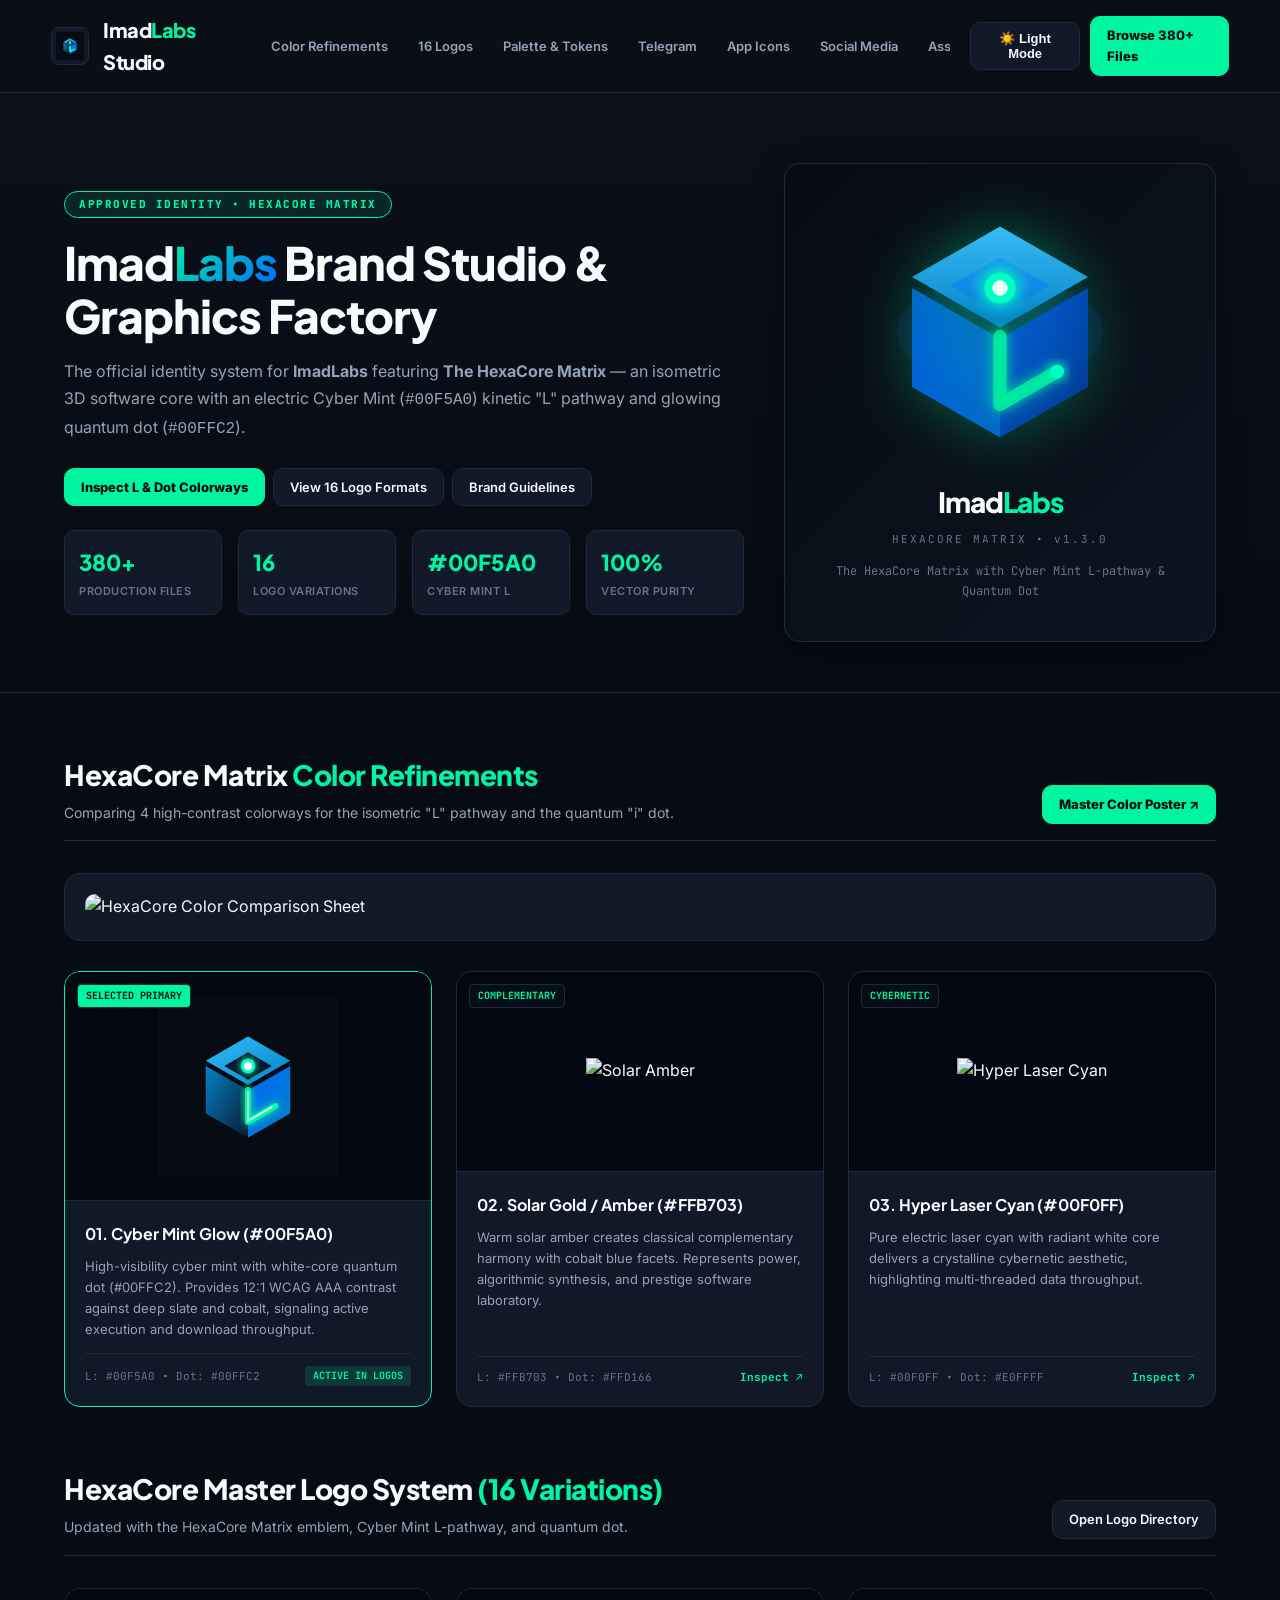
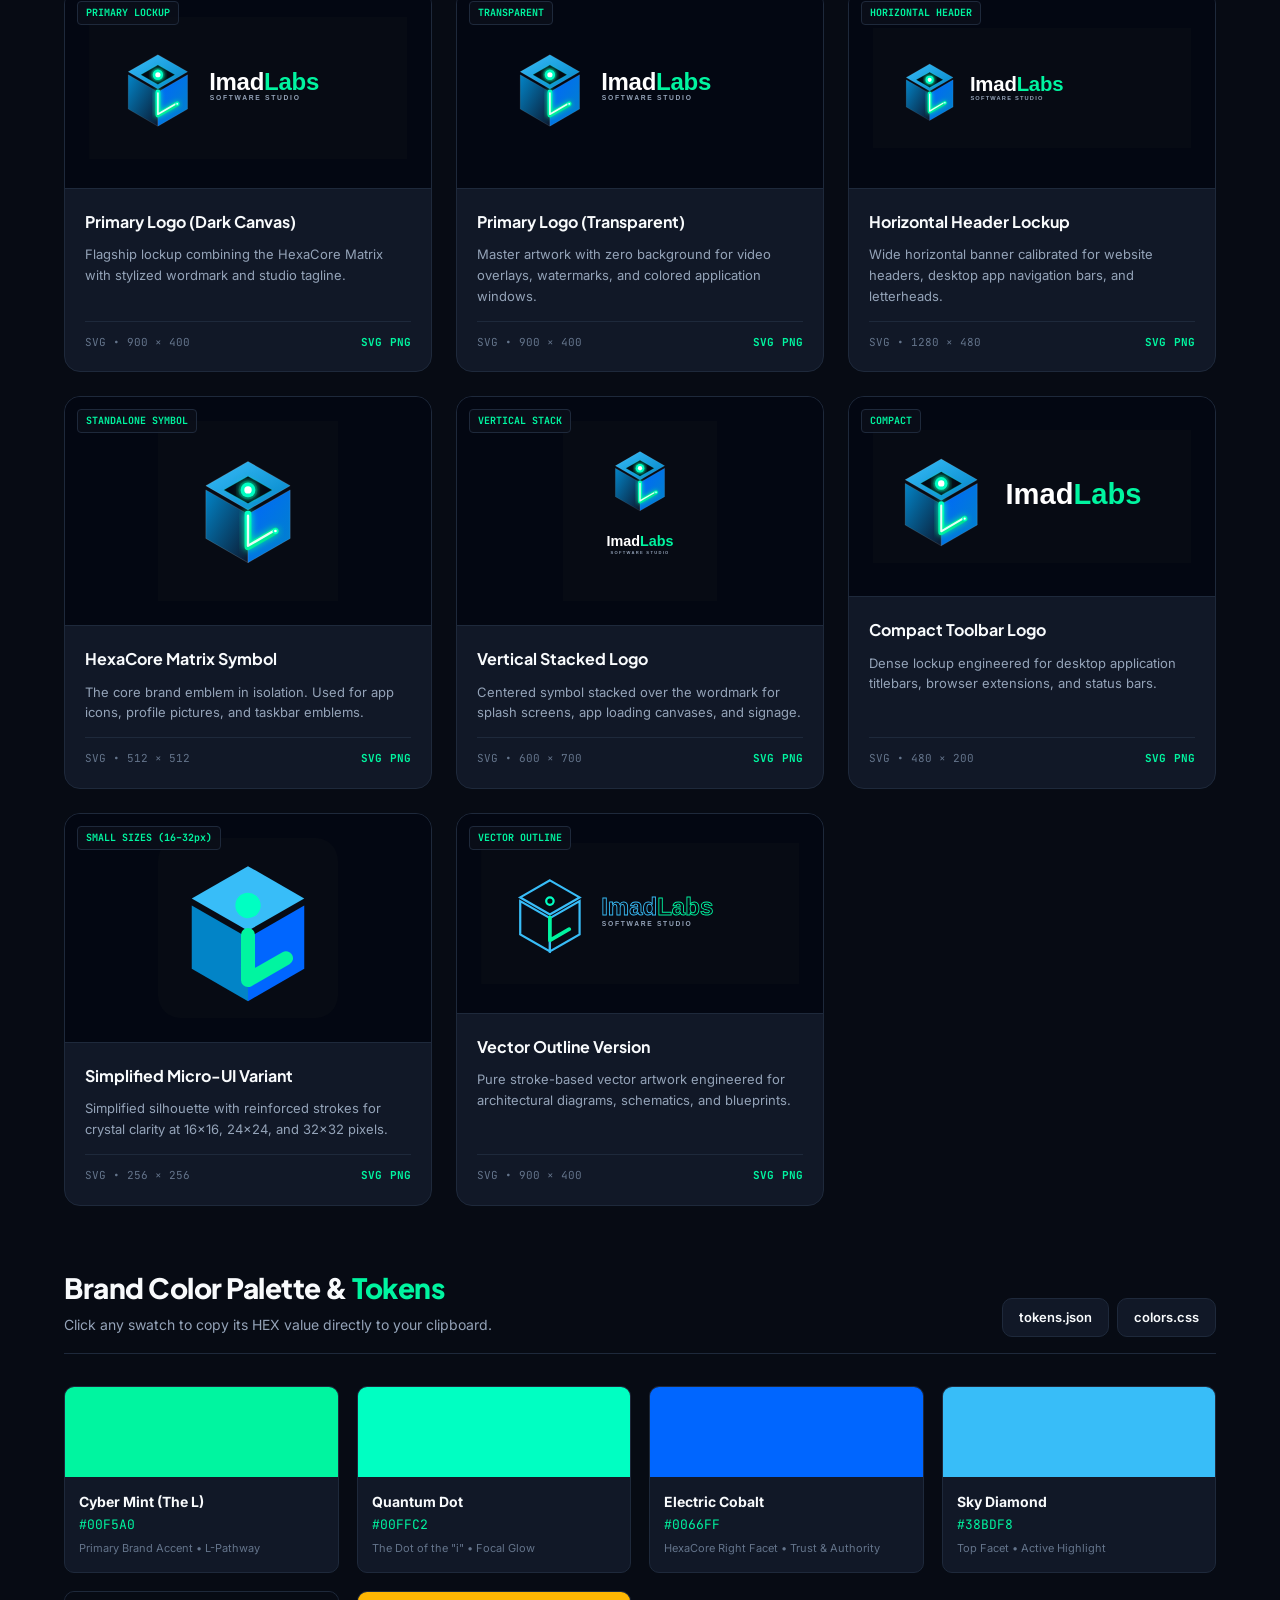
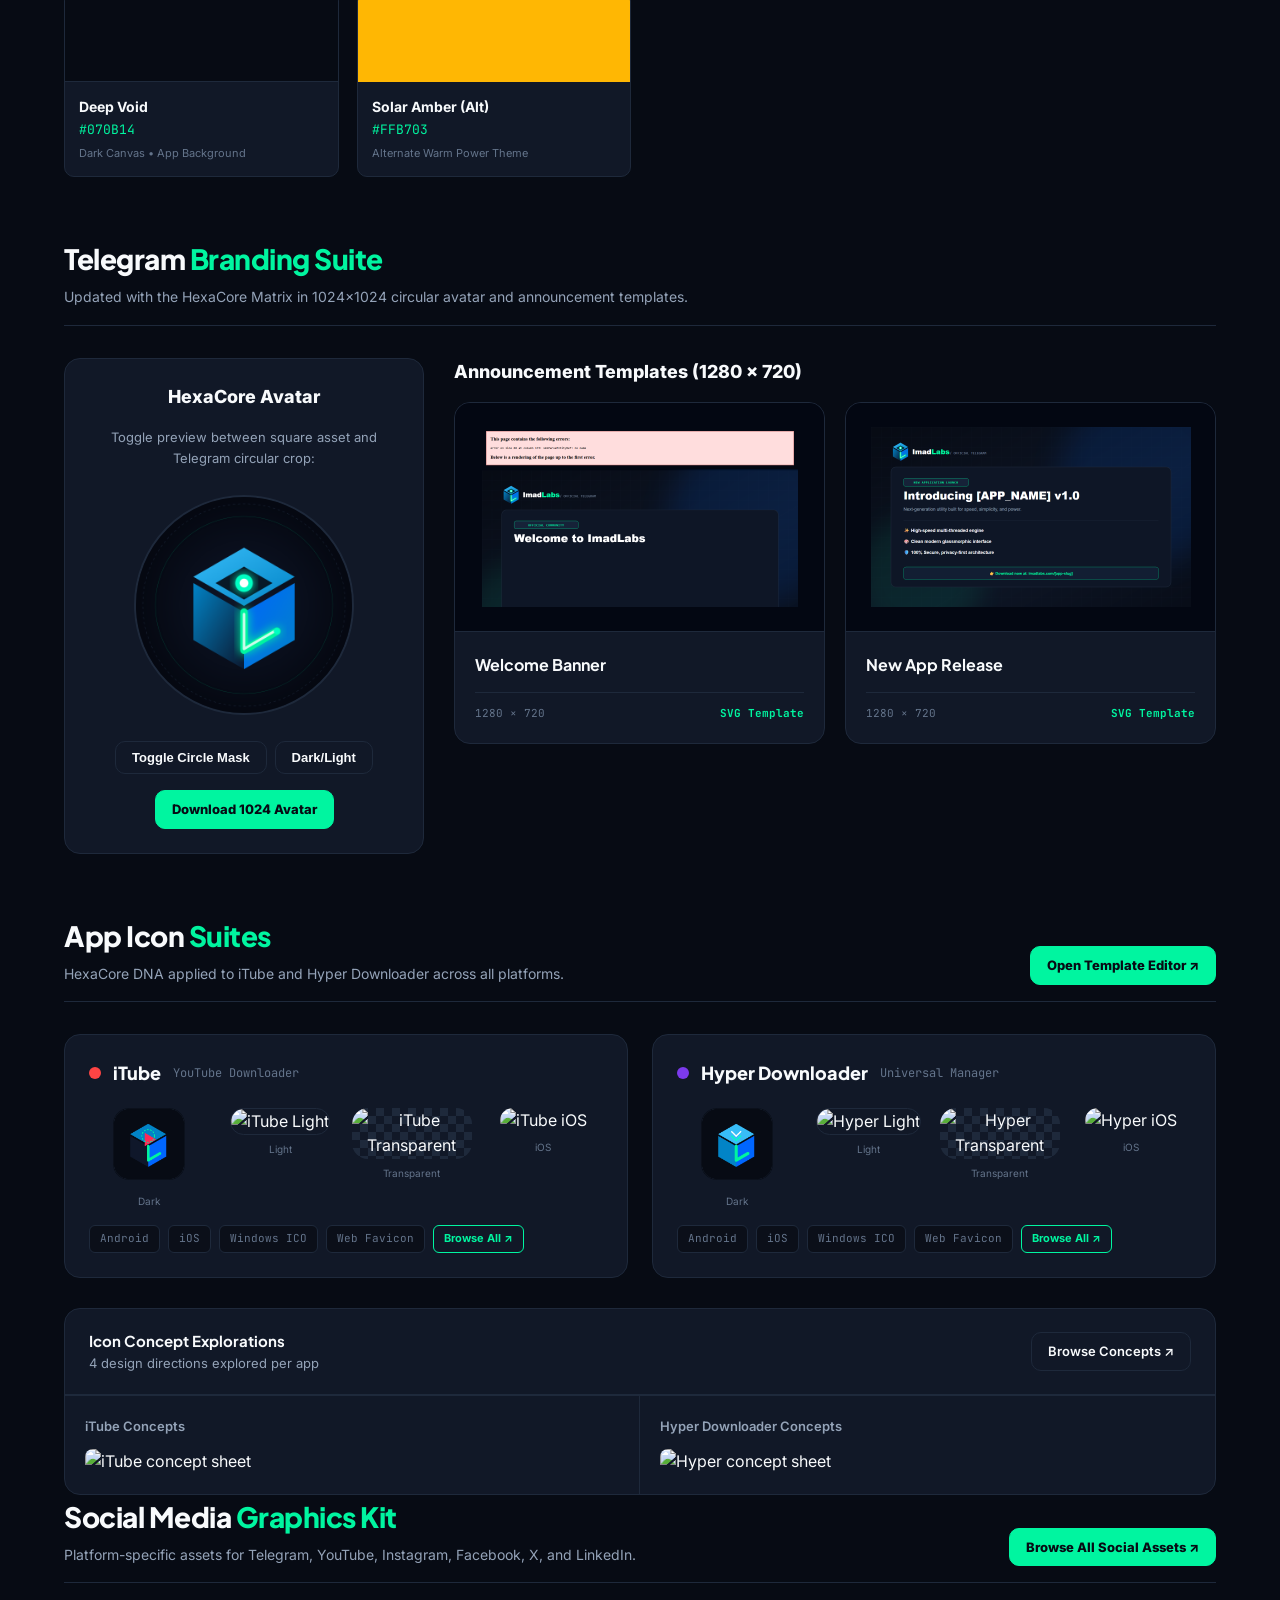
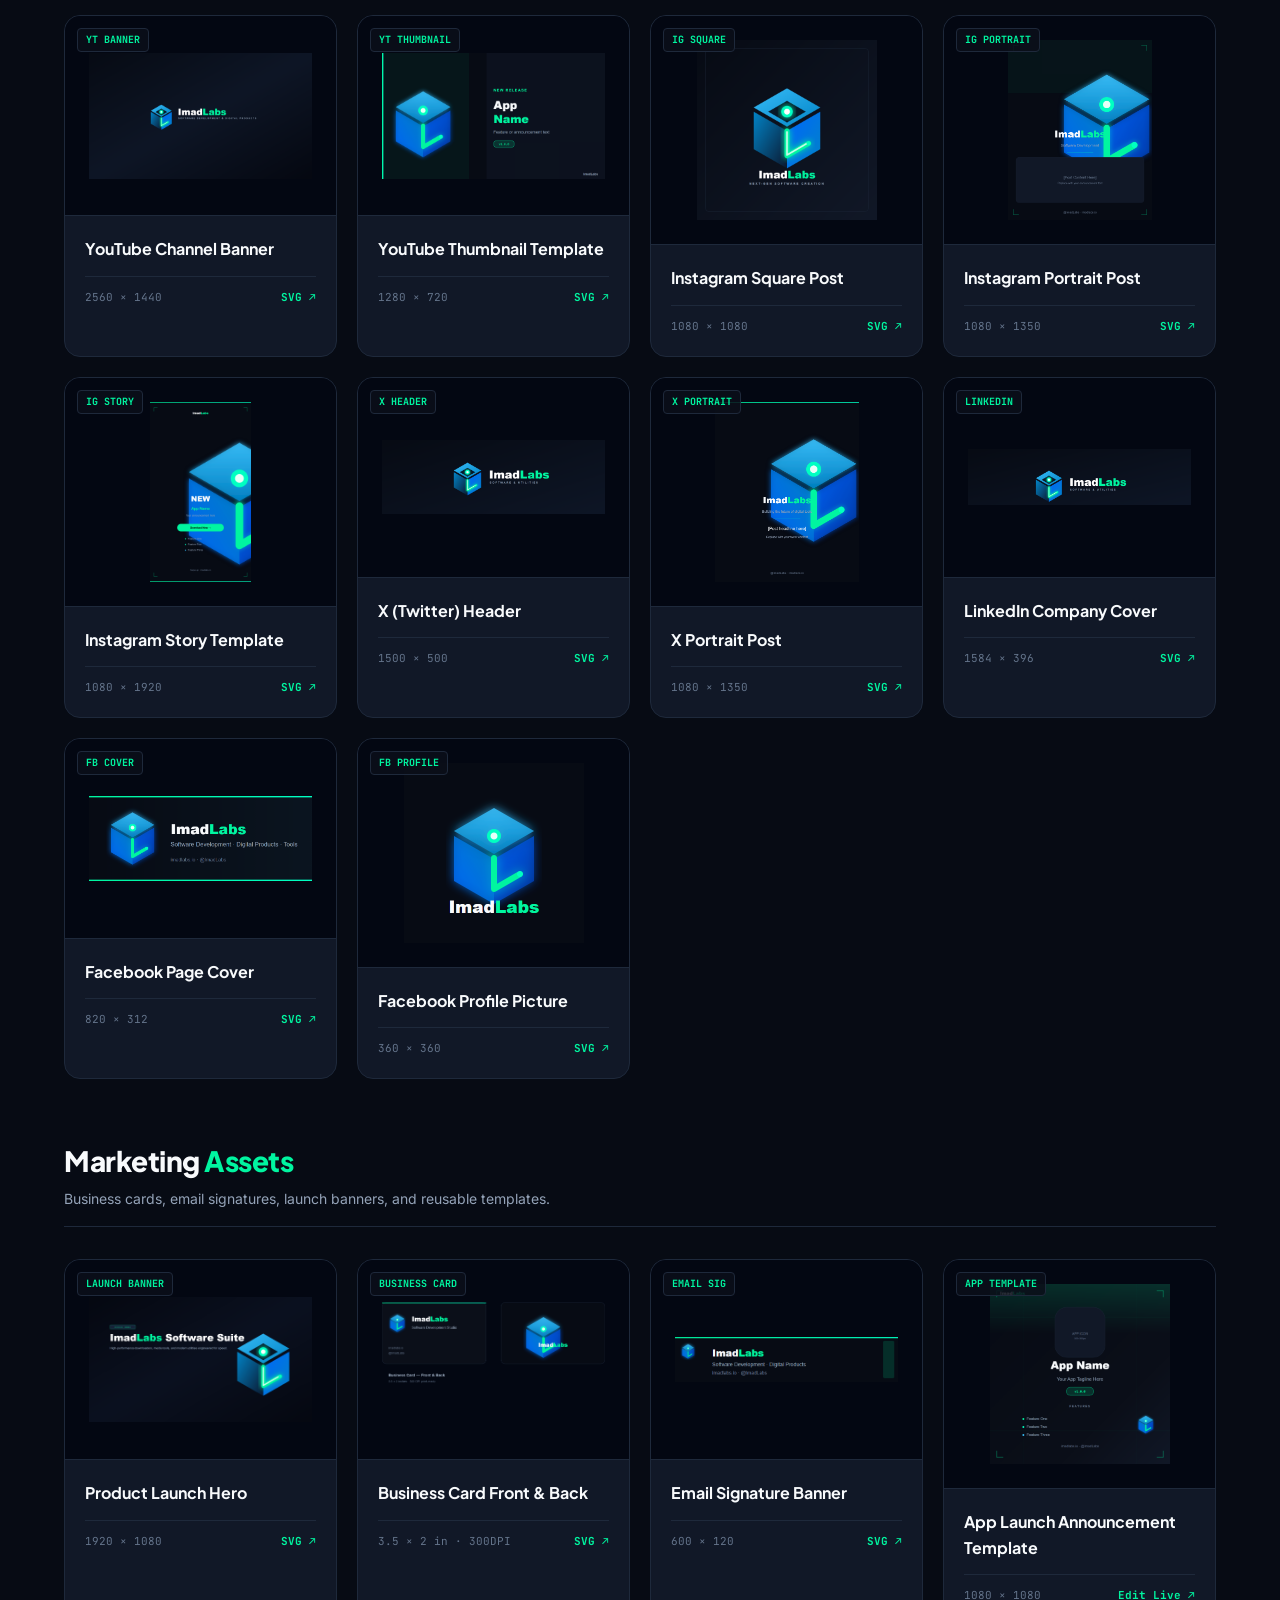
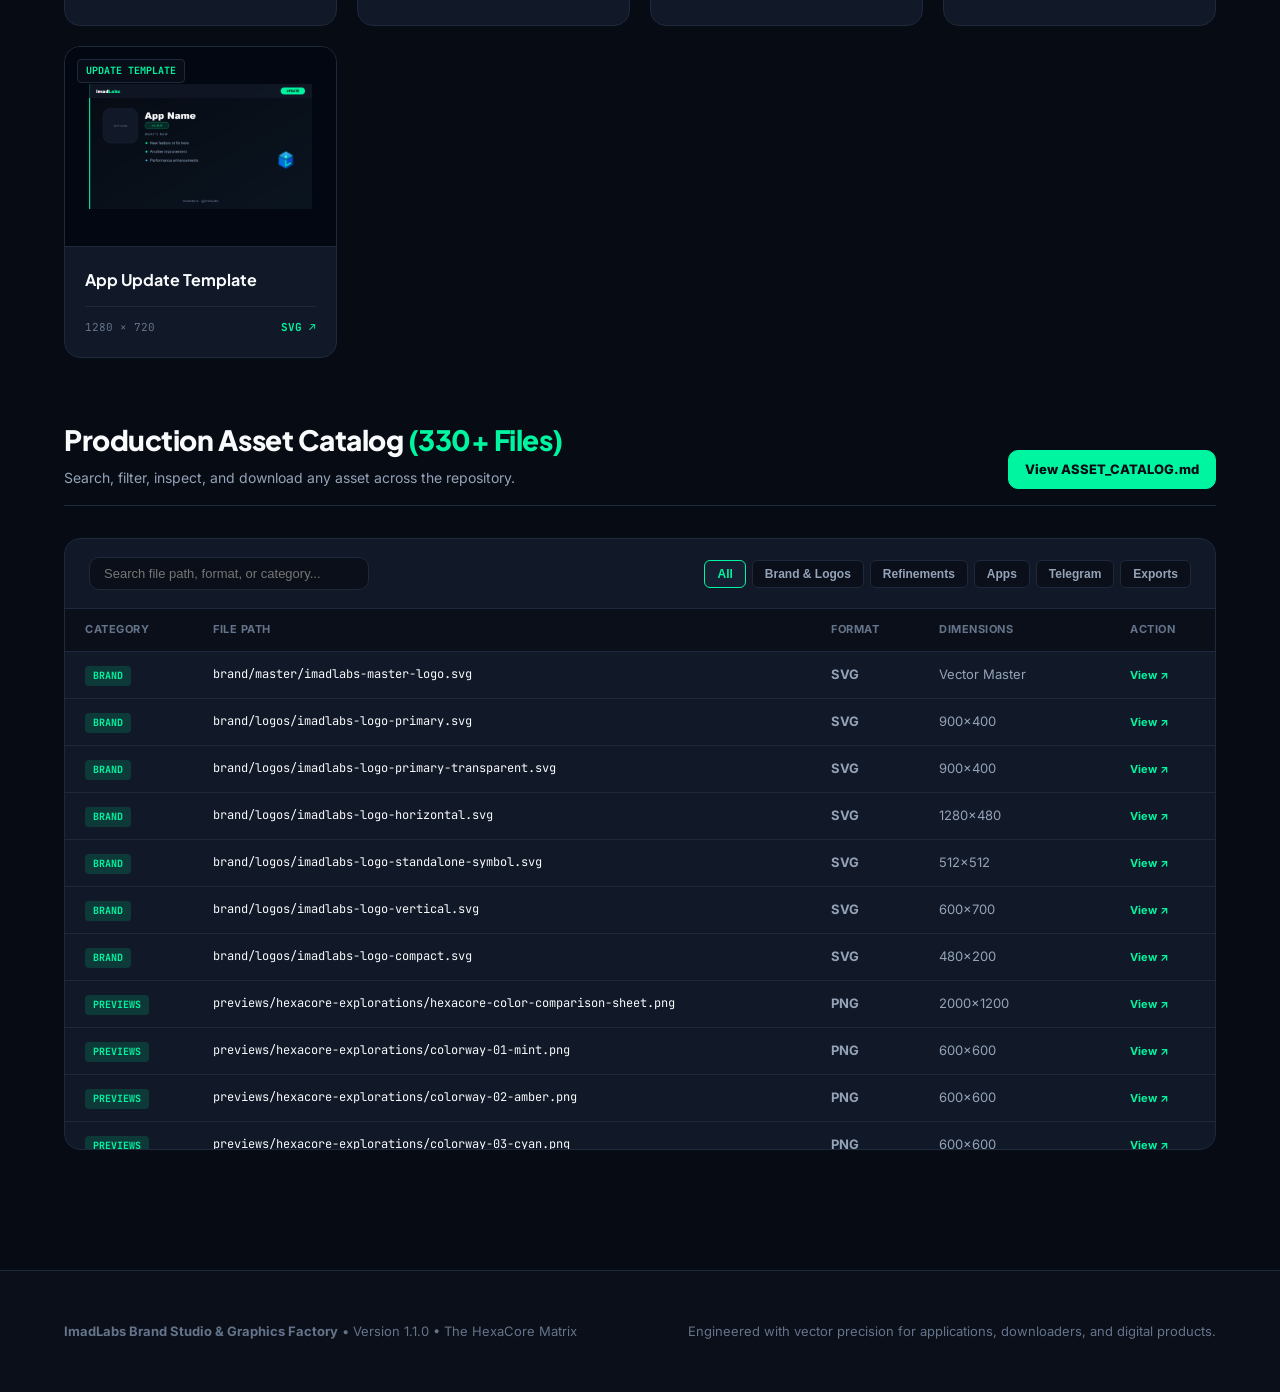
==== index.html @ f9e0dc1d "Add ImadLabs HexaCore Matrix brand kit Official HexaCore Matrix logos, exports, app icons, social me" ====
<!DOCTYPE html>
<html lang="en">
<head>
    <meta charset="UTF-8">
    <meta name="viewport" content="width=device-width, initial-scale=1.0">
    <title>ImadLabs — Brand Studio &amp; Graphics Factory Showcase</title>
    <link rel="preconnect" href="https://fonts.googleapis.com">
    <link rel="preconnect" href="https://fonts.gstatic.com" crossorigin>
    <link href="https://fonts.googleapis.com/css2?family=Plus+Jakarta+Sans:wght@300;400;500;600;700;800;900&family=Inter:wght@400;500;600;700&family=JetBrains+Mono:wght@400;500;600;700&display=swap" rel="stylesheet">
    <style>
        :root {
            --bg: #070B14;
            --surface: #0B0F19;
            --surface-card: #111827;
            --surface-hover: #162032;
            --border: #1E293B;
            --border-hover: #00F5A0;
            --border-glow: rgba(0, 245, 160, 0.35);
            
            --text-primary: #F8FAFC;
            --text-secondary: #94A3B8;
            --text-muted: #64748B;
            
            --color-primary: #0066FF;
            --color-accent: #00F5A0;
            --color-dot: #00FFC2;
            --color-sky: #38BDF8;
            
            --gradient-brand: linear-gradient(135deg, #00F5A0 0%, #0066FF 100%);
            --gradient-glow: linear-gradient(135deg, #00FFC2 0%, #00F5A0 50%, #0066FF 100%);
            
            --radius-lg: 16px;
            --radius-md: 10px;
            --radius-sm: 6px;
            --shadow-card: 0 10px 30px rgba(0, 0, 0, 0.4);
        }

        .light-mode {
            --bg: #F8FAFC;
            --surface: #FFFFFF;
            --surface-card: #F1F5F9;
            --surface-hover: #E2E8F0;
            --border: #E2E8F0;
            --border-hover: #0066FF;
            --border-glow: rgba(0, 102, 255, 0.25);
            
            --text-primary: #0F172A;
            --text-secondary: #475569;
            --text-muted: #94A3B8;
            --shadow-card: 0 10px 30px rgba(0, 0, 0, 0.08);
        }

        * {
            box-sizing: border-box;
            margin: 0;
            padding: 0;
        }

        html {
            scroll-behavior: smooth;
        }

        body {
            font-family: 'Inter', -apple-system, sans-serif;
            background-color: var(--bg);
            color: var(--text-primary);
            line-height: 1.6;
            transition: background-color 0.3s ease, color 0.3s ease;
            min-height: 100vh;
        }

        .navbar {
            position: sticky;
            top: 0;
            z-index: 100;
            background: rgba(11, 15, 25, 0.88);
            backdrop-filter: blur(16px);
            border-bottom: 1px solid var(--border);
            padding: 14px 4%;
            display: flex;
            justify-content: space-between;
            align-items: center;
            gap: 20px;
        }

        .light-mode .navbar {
            background: rgba(255, 255, 255, 0.9);
        }

        .nav-brand {
            display: flex;
            align-items: center;
            gap: 14px;
            text-decoration: none;
            color: var(--text-primary);
        }

        .nav-logo-icon {
            width: 38px;
            height: 38px;
            border-radius: 8px;
            background: var(--surface-card);
            padding: 4px;
            border: 1px solid var(--border);
        }

        .nav-title {
            font-family: 'Plus Jakarta Sans', sans-serif;
            font-size: 20px;
            font-weight: 800;
            letter-spacing: -0.5px;
        }

        .nav-title span {
            color: var(--color-accent);
        }

        .nav-links {
            display: flex;
            align-items: center;
            gap: 6px;
            overflow-x: auto;
            max-width: 65%;
            padding: 4px 0;
        }

        .nav-links::-webkit-scrollbar {
            display: none;
        }

        .nav-item {
            color: var(--text-secondary);
            text-decoration: none;
            font-size: 13px;
            font-weight: 600;
            padding: 8px 12px;
            border-radius: var(--radius-sm);
            white-space: nowrap;
            transition: all 0.2s ease;
        }

        .nav-item:hover, .nav-item.active {
            color: var(--text-primary);
            background: var(--surface-hover);
        }

        .nav-actions {
            display: flex;
            align-items: center;
            gap: 10px;
        }

        .btn {
            background: var(--surface-card);
            border: 1px solid var(--border);
            color: var(--text-primary);
            padding: 8px 16px;
            border-radius: var(--radius-md);
            font-size: 13px;
            font-weight: 600;
            cursor: pointer;
            display: inline-flex;
            align-items: center;
            gap: 8px;
            text-decoration: none;
            transition: all 0.2s ease;
        }

        .btn:hover {
            border-color: var(--border-hover);
            background: var(--surface-hover);
        }

        .btn-primary {
            background: var(--color-accent);
            color: #070B14;
            border-color: var(--color-accent);
            font-weight: 800;
        }

        .btn-primary:hover {
            opacity: 0.9;
        }

        /* Hero */
        .hero {
            padding: 70px 5% 50px;
            background: linear-gradient(180deg, var(--surface) 0%, var(--bg) 100%);
            border-bottom: 1px solid var(--border);
            display: flex;
            justify-content: space-between;
            align-items: center;
            flex-wrap: wrap;
            gap: 40px;
        }

        .hero-content {
            max-width: 680px;
        }

        .hero-badge {
            display: inline-flex;
            align-items: center;
            gap: 8px;
            background: rgba(0, 245, 160, 0.1);
            color: var(--color-accent);
            border: 1px solid var(--color-accent);
            padding: 4px 14px;
            border-radius: 30px;
            font-size: 11px;
            font-weight: 800;
            letter-spacing: 1.5px;
            text-transform: uppercase;
            margin-bottom: 18px;
            font-family: 'JetBrains Mono', monospace;
        }

        .hero-title {
            font-family: 'Plus Jakarta Sans', sans-serif;
            font-size: 46px;
            font-weight: 900;
            letter-spacing: -1px;
            line-height: 1.15;
            margin-bottom: 16px;
        }

        .hero-title span {
            background: var(--gradient-brand);
            -webkit-background-clip: text;
            -webkit-text-fill-color: transparent;
        }

        .hero-desc {
            font-size: 16px;
            color: var(--text-secondary);
            line-height: 1.7;
            margin-bottom: 24px;
        }

        .stat-matrix {
            display: grid;
            grid-template-columns: repeat(4, 1fr);
            gap: 16px;
            margin-top: 24px;
        }

        @media (max-width: 650px) {
            .stat-matrix {
                grid-template-columns: repeat(2, 1fr);
            }
        }

        .stat-card {
            background: var(--surface-card);
            border: 1px solid var(--border);
            padding: 14px;
            border-radius: var(--radius-md);
        }

        .stat-val {
            font-family: 'Plus Jakarta Sans', sans-serif;
            font-size: 22px;
            font-weight: 800;
            color: var(--color-accent);
        }

        .stat-label {
            font-size: 11px;
            font-weight: 600;
            color: var(--text-muted);
            text-transform: uppercase;
            letter-spacing: 0.5px;
            margin-top: 2px;
        }

        .hero-preview-frame {
            flex: 1;
            min-width: 340px;
            max-width: 520px;
            background: var(--surface-card);
            border: 1px solid var(--border);
            border-radius: var(--radius-lg);
            padding: 30px;
            box-shadow: var(--shadow-card);
            text-align: center;
            position: relative;
        }

        .hero-preview-frame img {
            width: 100%;
            height: auto;
            max-height: 320px;
            object-fit: contain;
            filter: drop-shadow(0 10px 24px rgba(0, 245, 160, 0.2));
        }

        .hero-preview-label {
            font-family: 'JetBrains Mono', monospace;
            font-size: 12px;
            color: var(--text-muted);
            margin-top: 14px;
        }

        /* Container */
        .container {
            max-width: 1440px;
            margin: 0 auto;
            padding: 60px 5%;
        }

        .section-header {
            margin-bottom: 32px;
            display: flex;
            justify-content: space-between;
            align-items: flex-end;
            flex-wrap: wrap;
            gap: 16px;
            border-bottom: 1px solid var(--border);
            padding-bottom: 16px;
        }

        .section-title {
            font-family: 'Plus Jakarta Sans', sans-serif;
            font-size: 28px;
            font-weight: 800;
            letter-spacing: -0.5px;
        }

        .section-title span {
            color: var(--color-accent);
        }

        .section-subtitle {
            font-size: 14px;
            color: var(--text-secondary);
            margin-top: 4px;
        }

        .grid-cards {
            display: grid;
            grid-template-columns: repeat(auto-fill, minmax(360px, 1fr));
            gap: 24px;
            margin-bottom: 60px;
        }

        .grid-compact {
            display: grid;
            grid-template-columns: repeat(auto-fill, minmax(260px, 1fr));
            gap: 20px;
            margin-bottom: 60px;
        }

        .card {
            background: var(--surface-card);
            border: 1px solid var(--border);
            border-radius: var(--radius-lg);
            overflow: hidden;
            display: flex;
            flex-direction: column;
            transition: all 0.25s ease;
        }

        .card:hover {
            border-color: var(--border-hover);
            transform: translateY(-3px);
            box-shadow: var(--shadow-card);
        }

        .card-preview {
            background: #030712;
            padding: 24px;
            min-height: 200px;
            display: flex;
            justify-content: center;
            align-items: center;
            border-bottom: 1px solid var(--border);
            position: relative;
        }

        .light-mode .card-preview {
            background: #F8FAFC;
        }

        .card-preview img {
            max-width: 100%;
            max-height: 180px;
            object-fit: contain;
            transition: transform 0.2s ease;
            cursor: pointer;
        }

        .card-preview:hover img {
            transform: scale(1.04);
        }

        .card-badge {
            position: absolute;
            top: 12px;
            left: 12px;
            background: rgba(11, 15, 25, 0.85);
            border: 1px solid var(--border);
            color: var(--color-accent);
            font-family: 'JetBrains Mono', monospace;
            font-size: 10px;
            font-weight: 700;
            padding: 3px 8px;
            border-radius: 4px;
        }

        .card-info {
            padding: 20px;
            display: flex;
            flex-direction: column;
            gap: 10px;
            flex-grow: 1;
        }

        .card-title {
            font-family: 'Plus Jakarta Sans', sans-serif;
            font-size: 16px;
            font-weight: 700;
        }

        .card-desc {
            font-size: 13px;
            color: var(--text-secondary);
            flex-grow: 1;
        }

        .card-meta {
            display: flex;
            justify-content: space-between;
            align-items: center;
            font-size: 11px;
            font-family: 'JetBrains Mono', monospace;
            color: var(--text-muted);
            border-top: 1px solid var(--border);
            padding-top: 12px;
            margin-top: 4px;
        }

        .card-actions {
            display: flex;
            gap: 8px;
        }

        .link-pill {
            color: var(--color-accent);
            text-decoration: none;
            font-weight: 700;
            font-size: 11px;
        }

        .link-pill:hover {
            text-decoration: underline;
        }

        /* Swatches */
        .color-grid {
            display: grid;
            grid-template-columns: repeat(auto-fill, minmax(220px, 1fr));
            gap: 18px;
            margin-bottom: 60px;
        }

        .swatch-card {
            background: var(--surface-card);
            border: 1px solid var(--border);
            border-radius: var(--radius-md);
            overflow: hidden;
            cursor: pointer;
            transition: all 0.2s ease;
        }

        .swatch-card:hover {
            border-color: var(--border-hover);
            transform: translateY(-2px);
        }

        .swatch-color {
            height: 90px;
            width: 100%;
            position: relative;
        }

        .swatch-copy-hint {
            position: absolute;
            inset: 0;
            background: rgba(0,0,0,0.5);
            display: flex;
            justify-content: center;
            align-items: center;
            color: #FFFFFF;
            font-size: 12px;
            font-weight: 700;
            opacity: 0;
            transition: opacity 0.2s ease;
        }

        .swatch-card:hover .swatch-copy-hint {
            opacity: 1;
        }

        .swatch-body {
            padding: 14px;
        }

        .swatch-name {
            font-weight: 700;
            font-size: 14px;
        }

        .swatch-hex {
            font-family: 'JetBrains Mono', monospace;
            font-size: 13px;
            color: var(--color-accent);
            margin-top: 2px;
        }

        .swatch-desc {
            font-size: 11px;
            color: var(--text-muted);
            margin-top: 4px;
        }

        /* Telegram */
        .tg-container {
            display: grid;
            grid-template-columns: 360px 1fr;
            gap: 30px;
            margin-bottom: 60px;
        }

        @media (max-width: 900px) {
            .tg-container {
                grid-template-columns: 1fr;
            }
        }

        .tg-avatar-box {
            background: var(--surface-card);
            border: 1px solid var(--border);
            border-radius: var(--radius-lg);
            padding: 24px;
            text-align: center;
            display: flex;
            flex-direction: column;
            align-items: center;
            gap: 16px;
        }

        .avatar-preview-wrapper {
            width: 220px;
            height: 220px;
            position: relative;
            margin: 10px 0;
            border-radius: 20px;
            overflow: hidden;
            border: 2px solid var(--border);
        }

        .avatar-preview-wrapper.circular {
            border-radius: 50%;
        }

        .avatar-preview-wrapper img {
            width: 100%;
            height: 100%;
            object-fit: cover;
        }

        /* Catalog Table */
        .catalog-container {
            background: var(--surface-card);
            border: 1px solid var(--border);
            border-radius: var(--radius-lg);
            overflow: hidden;
            margin-bottom: 60px;
        }

        .catalog-toolbar {
            padding: 18px 24px;
            border-bottom: 1px solid var(--border);
            display: flex;
            justify-content: space-between;
            align-items: center;
            flex-wrap: wrap;
            gap: 14px;
        }

        .catalog-search {
            background: var(--surface);
            border: 1px solid var(--border);
            border-radius: var(--radius-md);
            padding: 8px 14px;
            color: var(--text-primary);
            font-size: 13px;
            width: 280px;
            outline: none;
        }

        .catalog-search:focus {
            border-color: var(--border-hover);
        }

        .catalog-filter-btns {
            display: flex;
            gap: 6px;
            flex-wrap: wrap;
        }

        .filter-btn {
            background: var(--surface);
            border: 1px solid var(--border);
            color: var(--text-secondary);
            font-size: 12px;
            font-weight: 600;
            padding: 6px 12px;
            border-radius: var(--radius-sm);
            cursor: pointer;
        }

        .filter-btn.active, .filter-btn:hover {
            background: var(--surface-hover);
            color: var(--color-accent);
            border-color: var(--border-hover);
        }

        .table-responsive {
            max-height: 540px;
            overflow-y: auto;
        }

        table {
            width: 100%;
            border-collapse: collapse;
            font-size: 13px;
            text-align: left;
        }

        th {
            background: var(--surface);
            padding: 12px 20px;
            font-weight: 700;
            color: var(--text-muted);
            text-transform: uppercase;
            font-size: 11px;
            letter-spacing: 0.5px;
            position: sticky;
            top: 0;
            border-bottom: 1px solid var(--border);
        }

        td {
            padding: 12px 20px;
            border-bottom: 1px solid var(--border);
            color: var(--text-secondary);
        }

        tr:hover td {
            background: var(--surface-hover);
            color: var(--text-primary);
        }

        .file-path {
            font-family: 'JetBrains Mono', monospace;
            font-size: 12px;
            color: var(--text-primary);
        }

        .badge-pill {
            display: inline-block;
            padding: 2px 8px;
            border-radius: 4px;
            font-size: 10px;
            font-weight: 700;
            font-family: 'JetBrains Mono', monospace;
            background: rgba(0, 245, 160, 0.15);
            color: var(--color-accent);
        }

        /* Modal */
        .modal {
            display: none;
            position: fixed;
            inset: 0;
            background: rgba(3, 7, 18, 0.88);
            backdrop-filter: blur(14px);
            z-index: 1000;
            justify-content: center;
            align-items: center;
            padding: 30px;
        }

        .modal.active {
            display: flex;
        }

        .modal-content {
            background: var(--surface);
            border: 1px solid var(--border);
            border-radius: var(--radius-lg);
            max-width: 900px;
            width: 100%;
            max-height: 90vh;
            overflow-y: auto;
            padding: 30px;
            position: relative;
            box-shadow: 0 20px 50px rgba(0,0,0,0.6);
        }

        .modal-close {
            position: absolute;
            top: 20px;
            right: 20px;
            background: none;
            border: none;
            color: var(--text-muted);
            font-size: 28px;
            cursor: pointer;
        }

        .modal-close:hover {
            color: var(--text-primary);
        }

        .toast {
            position: fixed;
            bottom: 30px;
            right: 30px;
            background: var(--surface-card);
            border: 1px solid var(--color-accent);
            color: var(--text-primary);
            padding: 12px 20px;
            border-radius: var(--radius-md);
            font-size: 13px;
            font-weight: 600;
            box-shadow: var(--shadow-card);
            display: flex;
            align-items: center;
            gap: 10px;
            z-index: 2000;
            transform: translateY(100px);
            opacity: 0;
            transition: all 0.3s ease;
        }

        .toast.show {
            transform: translateY(0);
            opacity: 1;
        }

        footer {
            padding: 50px 5%;
            border-top: 1px solid var(--border);
            background: var(--surface);
            display: flex;
            justify-content: space-between;
            align-items: center;
            flex-wrap: wrap;
            gap: 20px;
            font-size: 13px;
            color: var(--text-muted);
        }
    </style>
</head>
<body>

    <!-- Top Navigation Bar -->
    <header class="navbar">
        <a href="#hero" class="nav-brand">
            <img class="nav-logo-icon" src="brand/logos/imadlabs-logo-standalone-symbol.svg" alt="ImadLabs Logo">
            <span class="nav-title">Imad<span>Labs</span> Studio</span>
        </a>
        <nav class="nav-links">
            <a href="#hexacore-colors" class="nav-item">Color Refinements</a>
            <a href="#logos" class="nav-item">16 Logos</a>
            <a href="#colors" class="nav-item">Palette &amp; Tokens</a>
            <a href="#telegram" class="nav-item">Telegram</a>
            <a href="#apps" class="nav-item">App Icons</a>
            <a href="#social" class="nav-item">Social Media</a>
            <a href="#catalog" class="nav-item">Asset Catalog</a>
        </nav>
        <div class="nav-actions">
            <button class="btn" id="themeBtn" onclick="toggleTheme()">☀️ Light Mode</button>
            <a class="btn btn-primary" href="#catalog">Browse 380+ Files</a>
        </div>
    </header>

    <!-- Hero Section -->
    <section class="hero" id="hero">
        <div class="hero-content">
            <div class="hero-badge">APPROVED IDENTITY • HEXACORE MATRIX</div>
            <h1 class="hero-title">Imad<span>Labs</span> Brand Studio &amp; Graphics Factory</h1>
            <p class="hero-desc">The official identity system for <strong>ImadLabs</strong> featuring <strong>The HexaCore Matrix</strong> — an isometric 3D software core with an electric Cyber Mint (<code>#00F5A0</code>) kinetic "L" pathway and glowing quantum dot (<code>#00FFC2</code>).</p>
            
            <div class="card-actions">
                <a href="#hexacore-colors" class="btn btn-primary">Inspect L &amp; Dot Colorways</a>
                <a href="#logos" class="btn">View 16 Logo Formats</a>
                <a href="BRAND_GUIDELINES.md" class="btn">Brand Guidelines</a>
            </div>

            <div class="stat-matrix">
                <div class="stat-card">
                    <div class="stat-val">380+</div>
                    <div class="stat-label">Production Files</div>
                </div>
                <div class="stat-card">
                    <div class="stat-val">16</div>
                    <div class="stat-label">Logo Variations</div>
                </div>
                <div class="stat-card">
                    <div class="stat-val">#00F5A0</div>
                    <div class="stat-label">Cyber Mint L</div>
                </div>
                <div class="stat-card">
                    <div class="stat-val">100%</div>
                    <div class="stat-label">Vector Purity</div>
                </div>
            </div>
        </div>

        <div class="hero-preview-frame" style="background:linear-gradient(135deg,#070B14,#0B1520); border-color:#1E293B; padding:40px;">
            <!-- Animated HexaCore Matrix SVG -->
            <svg id="heroHexaCore" viewBox="0 0 200 232" width="220" height="256"
                 style="display:block;margin:0 auto;filter:drop-shadow(0 0 30px rgba(0,245,160,0.4));">
                <defs>
                    <linearGradient id="h-top" x1="0%" y1="0%" x2="0%" y2="100%">
                        <stop offset="0%" stop-color="#38BDF8"/>
                        <stop offset="100%" stop-color="#0284C7"/>
                    </linearGradient>
                    <linearGradient id="h-left" x1="100%" y1="0%" x2="0%" y2="100%">
                        <stop offset="0%" stop-color="#0284C7"/>
                        <stop offset="100%" stop-color="#0066FF"/>
                    </linearGradient>
                    <linearGradient id="h-right" x1="0%" y1="0%" x2="100%" y2="100%">
                        <stop offset="0%" stop-color="#0066FF"/>
                        <stop offset="100%" stop-color="#003DB3"/>
                    </linearGradient>
                    <radialGradient id="h-dotglow" cx="50%" cy="50%" r="50%">
                        <stop offset="0%" stop-color="#00FFC2"/>
                        <stop offset="100%" stop-color="#00FFC2" stop-opacity="0"/>
                    </radialGradient>
                    <filter id="h-glow" x="-40%" y="-40%" width="180%" height="180%">
                        <feGaussianBlur stdDeviation="6" result="blur"/>
                        <feMerge><feMergeNode in="blur"/><feMergeNode in="SourceGraphic"/></feMerge>
                    </filter>
                </defs>
                <!-- Breathing glow halo -->
                <ellipse cx="100" cy="116" rx="80" ry="50" fill="#0066FF" opacity="0.06">
                    <animate attributeName="rx" values="80;100;80" dur="3s" repeatCount="indefinite"/>
                    <animate attributeName="opacity" values="0.06;0.12;0.06" dur="3s" repeatCount="indefinite"/>
                </ellipse>
                <!-- Top facet -->
                <polygon points="100,20 180,66 100,112 20,66" fill="url(#h-top)" opacity="0.95">
                    <animate attributeName="opacity" values="0.95;1;0.95" dur="2.5s" repeatCount="indefinite"/>
                </polygon>
                <!-- Left facet -->
                <polygon points="20,76 100,122 100,212 20,166" fill="url(#h-left)" opacity="0.85"/>
                <!-- Right facet -->
                <polygon points="100,122 180,76 180,166 100,212" fill="url(#h-right)" opacity="0.75"/>
                <!-- Quantum aperture inner diamond -->
                <polygon points="100,48 146,74 100,100 54,74" fill="#0066FF" opacity="0.3"/>
                <!-- Dot glow -->
                <circle cx="100" cy="76" r="28" fill="url(#h-dotglow)">
                    <animate attributeName="r" values="28;38;28" dur="2s" repeatCount="indefinite"/>
                    <animate attributeName="opacity" values="0.6;1;0.6" dur="2s" repeatCount="indefinite"/>
                </circle>
                <!-- Dot outer -->
                <circle cx="100" cy="76" r="14" fill="#00FFC2" filter="url(#h-glow)">
                    <animate attributeName="r" values="14;16;14" dur="2s" repeatCount="indefinite"/>
                </circle>
                <!-- Dot inner -->
                <circle cx="100" cy="76" r="7" fill="white" opacity="0.9"/>
                <!-- L-pathway -->
                <path d="M 100 120 L 100 182 L 152 152"
                      stroke="#00F5A0" stroke-width="12" stroke-linecap="round"
                      stroke-linejoin="round" fill="none" filter="url(#h-glow)">
                    <animate attributeName="stroke-opacity" values="1;0.6;1" dur="1.8s" repeatCount="indefinite"/>
                </path>
                <!-- Satellite dot -->
                <circle cx="152" cy="152" r="5.5" fill="#00FFC2" filter="url(#h-glow)">
                    <animate attributeName="r" values="5.5;7;5.5" dur="1.8s" repeatCount="indefinite"/>
                </circle>
                <!-- Scanning line effect -->
                <line x1="20" y1="76" x2="180" y2="76" stroke="#00F5A0" stroke-width="1" opacity="0">
                    <animate attributeName="y1" values="20;212;20" dur="4s" repeatCount="indefinite"/>
                    <animate attributeName="y2" values="20;212;20" dur="4s" repeatCount="indefinite"/>
                    <animate attributeName="opacity" values="0;0.3;0" dur="4s" repeatCount="indefinite"/>
                </line>
            </svg>
            <div style="margin-top:20px; text-align:center;">
                <div style="font-family:'Plus Jakarta Sans',sans-serif; font-size:28px; font-weight:800; letter-spacing:-1px;">
                    Imad<span style="color:#00F5A0;">Labs</span>
                </div>
                <div style="font-family:'JetBrains Mono',monospace; font-size:11px; color:#64748B; margin-top:6px; letter-spacing:2px;">HEXACORE MATRIX • v1.3.0</div>
            </div>
            <div class="hero-preview-label">The HexaCore Matrix with Cyber Mint L-pathway &amp; Quantum Dot</div>
        </div>
    </section>

    <div class="container">

        <!-- 1. HexaCore Color Refinements Showcase -->
        <section id="hexacore-colors">
            <div class="section-header">
                <div>
                    <h2 class="section-title">HexaCore Matrix <span>Color Refinements</span></h2>
                    <p class="section-subtitle">Comparing 4 high-contrast colorways for the isometric "L" pathway and the quantum "i" dot.</p>
                </div>
                <a class="btn btn-primary" href="previews/hexacore-explorations/hexacore-color-comparison-sheet.png" target="_blank">Master Color Poster ↗</a>
            </div>

            <div style="background:var(--surface-card); border:1px solid var(--border); border-radius:var(--radius-lg); padding:20px; margin-bottom:30px;">
                <img src="previews/hexacore-explorations/hexacore-color-comparison-sheet.png" style="width:100%; border-radius:10px; cursor:pointer;" onclick="openLightbox('previews/hexacore-explorations/hexacore-color-comparison-sheet.png', 'HexaCore Colorway Comparison Sheet', 'Side-by-side evaluation of Cyber Mint Glow, Solar Amber, Laser Cyan, and Coral Pulse.')" alt="HexaCore Color Comparison Sheet">
            </div>

            <div class="grid-cards">
                <!-- Colorway 1 (Winner) -->
                <div class="card" style="border-color:var(--color-accent);">
                    <div class="card-preview" onclick="openLightbox('previews/hexacore-explorations/colorway-01-mint.png', 'Colorway 01: Cyber Mint Glow', 'The recommended winner: maximum dark-mode contrast and active developer velocity.')">
                        <span class="card-badge" style="background:#00F5A0; color:#070B14;">SELECTED PRIMARY</span>
                        <img src="previews/hexacore-explorations/colorway-01-mint.png" alt="Cyber Mint Glow">
                    </div>
                    <div class="card-info">
                        <div class="card-title">01. Cyber Mint Glow (#00F5A0)</div>
                        <div class="card-desc">High-visibility cyber mint with white-core quantum dot (#00FFC2). Provides 12:1 WCAG AAA contrast against deep slate and cobalt, signaling active execution and download throughput.</div>
                        <div class="card-meta">
                            <span>L: #00F5A0 &bull; Dot: #00FFC2</span>
                            <span class="badge-pill">ACTIVE IN LOGOS</span>
                        </div>
                    </div>
                </div>

                <!-- Colorway 2 -->
                <div class="card">
                    <div class="card-preview" onclick="openLightbox('previews/hexacore-explorations/colorway-02-amber.png', 'Colorway 02: Solar Amber / Quantum Gold', 'Complementary harmony: warm golden energy conduit.')">
                        <span class="card-badge">COMPLEMENTARY</span>
                        <img src="previews/hexacore-explorations/colorway-02-amber.png" alt="Solar Amber">
                    </div>
                    <div class="card-info">
                        <div class="card-title">02. Solar Gold / Amber (#FFB703)</div>
                        <div class="card-desc">Warm solar amber creates classical complementary harmony with cobalt blue facets. Represents power, algorithmic synthesis, and prestige software laboratory.</div>
                        <div class="card-meta">
                            <span>L: #FFB703 &bull; Dot: #FFD166</span>
                            <a href="previews/hexacore-explorations/colorway-02-amber.png" class="link-pill" target="_blank">Inspect ↗</a>
                        </div>
                    </div>
                </div>

                <!-- Colorway 3 -->
                <div class="card">
                    <div class="card-preview" onclick="openLightbox('previews/hexacore-explorations/colorway-03-cyan.png', 'Colorway 03: Hyper Laser Cyan', 'Quantum computing aesthetic.')">
                        <span class="card-badge">CYBERNETIC</span>
                        <img src="previews/hexacore-explorations/colorway-03-cyan.png" alt="Hyper Laser Cyan">
                    </div>
                    <div class="card-info">
                        <div class="card-title">03. Hyper Laser Cyan (#00F0FF)</div>
                        <div class="card-desc">Pure electric laser cyan with radiant white core delivers a crystalline cybernetic aesthetic, highlighting multi-threaded data throughput.</div>
                        <div class="card-meta">
                            <span>L: #00F0FF &bull; Dot: #E0FFFF</span>
                            <a href="previews/hexacore-explorations/colorway-03-cyan.png" class="link-pill" target="_blank">Inspect ↗</a>
                        </div>
                    </div>
                </div>
            </div>
        </section>

        <!-- 2. Master Logo System (16 Variations) -->
        <section id="logos">
            <div class="section-header">
                <div>
                    <h2 class="section-title">HexaCore Master Logo System <span>(16 Variations)</span></h2>
                    <p class="section-subtitle">Updated with the HexaCore Matrix emblem, Cyber Mint L-pathway, and quantum dot.</p>
                </div>
                <a class="btn" href="brand/logos/" target="_blank">Open Logo Directory</a>
            </div>

            <div class="grid-cards">
                <!-- 01: Primary Logo -->
                <div class="card">
                    <div class="card-preview" onclick="openLightbox('brand/logos/imadlabs-logo-primary.svg', 'Primary Logo (Dark Canvas)', 'The official flagship lockup for dark applications, websites, and presentations.')">
                        <span class="card-badge">PRIMARY LOCKUP</span>
                        <img src="brand/logos/imadlabs-logo-primary.svg" alt="Primary Logo">
                    </div>
                    <div class="card-info">
                        <div class="card-title">Primary Logo (Dark Canvas)</div>
                        <div class="card-desc">Flagship lockup combining the HexaCore Matrix with stylized wordmark and studio tagline.</div>
                        <div class="card-meta">
                            <span>SVG &bull; 900 &times; 400</span>
                            <div class="card-actions">
                                <a href="brand/logos/imadlabs-logo-primary.svg" class="link-pill" target="_blank">SVG</a>
                                <a href="exports/png/imadlabs-logo-primary.png" class="link-pill" download>PNG</a>
                            </div>
                        </div>
                    </div>
                </div>

                <!-- 02: Primary Transparent -->
                <div class="card">
                    <div class="card-preview" onclick="openLightbox('brand/logos/imadlabs-logo-primary-transparent.svg', 'Primary Logo (Transparent)', 'Transparent alpha channel for custom backdrops and video overlays.')">
                        <span class="card-badge">TRANSPARENT</span>
                        <img src="brand/logos/imadlabs-logo-primary-transparent.svg" alt="Primary Transparent Logo">
                    </div>
                    <div class="card-info">
                        <div class="card-title">Primary Logo (Transparent)</div>
                        <div class="card-desc">Master artwork with zero background for video overlays, watermarks, and colored application windows.</div>
                        <div class="card-meta">
                            <span>SVG &bull; 900 &times; 400</span>
                            <div class="card-actions">
                                <a href="brand/logos/imadlabs-logo-primary-transparent.svg" class="link-pill" target="_blank">SVG</a>
                                <a href="exports/png/imadlabs-logo-primary-transparent.png" class="link-pill" download>PNG</a>
                            </div>
                        </div>
                    </div>
                </div>

                <!-- 03: Horizontal Header -->
                <div class="card">
                    <div class="card-preview" onclick="openLightbox('brand/logos/imadlabs-logo-horizontal.svg', 'Horizontal Header Lockup', 'Wide aspect-ratio lockup engineered for web headers, navigation bars, and letterheads.')">
                        <span class="card-badge">HORIZONTAL HEADER</span>
                        <img src="brand/logos/imadlabs-logo-horizontal.svg" alt="Horizontal Header Logo">
                    </div>
                    <div class="card-info">
                        <div class="card-title">Horizontal Header Lockup</div>
                        <div class="card-desc">Wide horizontal banner calibrated for website headers, desktop app navigation bars, and letterheads.</div>
                        <div class="card-meta">
                            <span>SVG &bull; 1280 &times; 480</span>
                            <div class="card-actions">
                                <a href="brand/logos/imadlabs-logo-horizontal.svg" class="link-pill" target="_blank">SVG</a>
                                <a href="exports/png/imadlabs-logo-horizontal.png" class="link-pill" download>PNG</a>
                            </div>
                        </div>
                    </div>
                </div>

                <!-- 04: Standalone Symbol -->
                <div class="card">
                    <div class="card-preview" onclick="openLightbox('brand/logos/imadlabs-logo-standalone-symbol.svg', 'HexaCore Standalone Symbol', 'The pure HexaCore Matrix in high-resolution isolation.')">
                        <span class="card-badge">STANDALONE SYMBOL</span>
                        <img src="brand/logos/imadlabs-logo-standalone-symbol.svg" alt="Standalone Symbol">
                    </div>
                    <div class="card-info">
                        <div class="card-title">HexaCore Matrix Symbol</div>
                        <div class="card-desc">The core brand emblem in isolation. Used for app icons, profile pictures, and taskbar emblems.</div>
                        <div class="card-meta">
                            <span>SVG &bull; 512 &times; 512</span>
                            <div class="card-actions">
                                <a href="brand/logos/imadlabs-logo-standalone-symbol.svg" class="link-pill" target="_blank">SVG</a>
                                <a href="exports/png/imadlabs-logo-standalone-symbol.png" class="link-pill" download>PNG</a>
                            </div>
                        </div>
                    </div>
                </div>

                <!-- 05: Vertical Stacked -->
                <div class="card">
                    <div class="card-preview" onclick="openLightbox('brand/logos/imadlabs-logo-vertical.svg', 'Vertical Stacked Logo', 'Centered lockup for splash screens, mobile loading screens, and posters.')">
                        <span class="card-badge">VERTICAL STACK</span>
                        <img src="brand/logos/imadlabs-logo-vertical.svg" alt="Vertical Stacked Logo">
                    </div>
                    <div class="card-info">
                        <div class="card-title">Vertical Stacked Logo</div>
                        <div class="card-desc">Centered symbol stacked over the wordmark for splash screens, app loading canvases, and signage.</div>
                        <div class="card-meta">
                            <span>SVG &bull; 600 &times; 700</span>
                            <div class="card-actions">
                                <a href="brand/logos/imadlabs-logo-vertical.svg" class="link-pill" target="_blank">SVG</a>
                                <a href="exports/png/imadlabs-logo-vertical.png" class="link-pill" download>PNG</a>
                            </div>
                        </div>
                    </div>
                </div>

                <!-- 06: Compact Toolbar -->
                <div class="card">
                    <div class="card-preview" onclick="openLightbox('brand/logos/imadlabs-logo-compact.svg', 'Compact Toolbar Logo', 'Compact lockup for application titlebars.')">
                        <span class="card-badge">COMPACT</span>
                        <img src="brand/logos/imadlabs-logo-compact.svg" alt="Compact Toolbar Logo">
                    </div>
                    <div class="card-info">
                        <div class="card-title">Compact Toolbar Logo</div>
                        <div class="card-desc">Dense lockup engineered for desktop application titlebars, browser extensions, and status bars.</div>
                        <div class="card-meta">
                            <span>SVG &bull; 480 &times; 200</span>
                            <div class="card-actions">
                                <a href="brand/logos/imadlabs-logo-compact.svg" class="link-pill" target="_blank">SVG</a>
                                <a href="exports/png/imadlabs-logo-compact.png" class="link-pill" download>PNG</a>
                            </div>
                        </div>
                    </div>
                </div>

                <!-- 07: Simplified Small -->
                <div class="card">
                    <div class="card-preview" onclick="openLightbox('brand/logos/imadlabs-logo-simplified-small.svg', 'Simplified Small (16px to 32px)', 'High-contrast silhouette optimized for micro-scales.')">
                        <span class="card-badge">SMALL SIZES (16–32px)</span>
                        <img src="brand/logos/imadlabs-logo-simplified-small.svg" alt="Simplified Small Logo">
                    </div>
                    <div class="card-info">
                        <div class="card-title">Simplified Micro-UI Variant</div>
                        <div class="card-desc">Simplified silhouette with reinforced strokes for crystal clarity at 16×16, 24×24, and 32×32 pixels.</div>
                        <div class="card-meta">
                            <span>SVG &bull; 256 &times; 256</span>
                            <div class="card-actions">
                                <a href="brand/logos/imadlabs-logo-simplified-small.svg" class="link-pill" target="_blank">SVG</a>
                                <a href="exports/png/imadlabs-logo-simplified-small.png" class="link-pill" download>PNG</a>
                            </div>
                        </div>
                    </div>
                </div>

                <!-- 08: Outline Version -->
                <div class="card">
                    <div class="card-preview" onclick="openLightbox('brand/logos/imadlabs-logo-outline.svg', 'Vector Outline Version', 'Stroke-only vector mark for CAD drawings and technical schematics.')">
                        <span class="card-badge">VECTOR OUTLINE</span>
                        <img src="brand/logos/imadlabs-logo-outline.svg" alt="Vector Outline Logo">
                    </div>
                    <div class="card-info">
                        <div class="card-title">Vector Outline Version</div>
                        <div class="card-desc">Pure stroke-based vector artwork engineered for architectural diagrams, schematics, and blueprints.</div>
                        <div class="card-meta">
                            <span>SVG &bull; 900 &times; 400</span>
                            <div class="card-actions">
                                <a href="brand/logos/imadlabs-logo-outline.svg" class="link-pill" target="_blank">SVG</a>
                                <a href="exports/png/imadlabs-logo-outline.png" class="link-pill" download>PNG</a>
                            </div>
                        </div>
                    </div>
                </div>
            </div>
        </section>

        <!-- 3. Colors & Tokens -->
        <section id="colors">
            <div class="section-header">
                <div>
                    <h2 class="section-title">Brand Color Palette &amp; <span>Tokens</span></h2>
                    <p class="section-subtitle">Click any swatch to copy its HEX value directly to your clipboard.</p>
                </div>
                <div class="card-actions">
                    <a class="btn" href="brand/colors/tokens.json" target="_blank">tokens.json</a>
                    <a class="btn" href="brand/colors/colors.css" target="_blank">colors.css</a>
                </div>
            </div>

            <div class="color-grid">
                <div class="swatch-card" onclick="copyColor('#00F5A0', 'Cyber Mint (The L)')">
                    <div class="swatch-color" style="background:#00F5A0;"><div class="swatch-copy-hint">Click to Copy</div></div>
                    <div class="swatch-body">
                        <div class="swatch-name">Cyber Mint (The L)</div>
                        <div class="swatch-hex">#00F5A0</div>
                        <div class="swatch-desc">Primary Brand Accent &bull; L-Pathway</div>
                    </div>
                </div>

                <div class="swatch-card" onclick="copyColor('#00FFC2', 'Quantum Dot')">
                    <div class="swatch-color" style="background:#00FFC2;"><div class="swatch-copy-hint">Click to Copy</div></div>
                    <div class="swatch-body">
                        <div class="swatch-name">Quantum Dot</div>
                        <div class="swatch-hex">#00FFC2</div>
                        <div class="swatch-desc">The Dot of the "i" &bull; Focal Glow</div>
                    </div>
                </div>

                <div class="swatch-card" onclick="copyColor('#0066FF', 'Electric Cobalt')">
                    <div class="swatch-color" style="background:#0066FF;"><div class="swatch-copy-hint">Click to Copy</div></div>
                    <div class="swatch-body">
                        <div class="swatch-name">Electric Cobalt</div>
                        <div class="swatch-hex">#0066FF</div>
                        <div class="swatch-desc">HexaCore Right Facet &bull; Trust &amp; Authority</div>
                    </div>
                </div>

                <div class="swatch-card" onclick="copyColor('#38BDF8', 'Sky Diamond')">
                    <div class="swatch-color" style="background:#38BDF8;"><div class="swatch-copy-hint">Click to Copy</div></div>
                    <div class="swatch-body">
                        <div class="swatch-name">Sky Diamond</div>
                        <div class="swatch-hex">#38BDF8</div>
                        <div class="swatch-desc">Top Facet &bull; Active Highlight</div>
                    </div>
                </div>

                <div class="swatch-card" onclick="copyColor('#070B14', 'Deep Void')">
                    <div class="swatch-color" style="background:#070B14; border-bottom:1px solid var(--border);"><div class="swatch-copy-hint">Click to Copy</div></div>
                    <div class="swatch-body">
                        <div class="swatch-name">Deep Void</div>
                        <div class="swatch-hex">#070B14</div>
                        <div class="swatch-desc">Dark Canvas &bull; App Background</div>
                    </div>
                </div>

                <div class="swatch-card" onclick="copyColor('#FFB703', 'Solar Amber')">
                    <div class="swatch-color" style="background:#FFB703;"><div class="swatch-copy-hint">Click to Copy</div></div>
                    <div class="swatch-body">
                        <div class="swatch-name">Solar Amber (Alt)</div>
                        <div class="swatch-hex">#FFB703</div>
                        <div class="swatch-desc">Alternate Warm Power Theme</div>
                    </div>
                </div>
            </div>
        </section>

        <!-- 4. Telegram Branding Package -->
        <section id="telegram">
            <div class="section-header">
                <div>
                    <h2 class="section-title">Telegram <span>Branding Suite</span></h2>
                    <p class="section-subtitle">Updated with the HexaCore Matrix in 1024×1024 circular avatar and announcement templates.</p>
                </div>
            </div>

            <div class="tg-container">
                <div class="tg-avatar-box">
                    <h3 style="font-size:18px; font-weight:800;">HexaCore Avatar</h3>
                    <p style="font-size:13px; color:var(--text-secondary);">Toggle preview between square asset and Telegram circular crop:</p>
                    
                    <div class="avatar-preview-wrapper circular" id="tgAvatarWrapper">
                        <img id="tgAvatarImg" src="brand/telegram/telegram-avatar-1024-dark.png" alt="Telegram Profile Picture">
                    </div>

                    <div style="display:flex; gap:8px;">
                        <button class="btn" onclick="toggleAvatarCrop()">Toggle Circle Mask</button>
                        <button class="btn" onclick="toggleAvatarTheme()">Dark/Light</button>
                    </div>
                    <a href="brand/telegram/telegram-avatar-1024-dark.png" class="btn btn-primary" download>Download 1024 Avatar</a>
                </div>

                <div>
                    <h3 style="font-size:18px; font-weight:800; margin-bottom:16px;">Announcement Templates (1280 &times; 720)</h3>
                    <div class="grid-compact">
                        <div class="card">
                            <div class="card-preview" onclick="openLightbox('brand/telegram/telegram-template-welcome.png', 'Telegram Welcome Banner', 'Official community welcome template.')">
                                <img src="brand/telegram/telegram-template-welcome.png" alt="Welcome Announcement">
                            </div>
                            <div class="card-info">
                                <div class="card-title">Welcome Banner</div>
                                <div class="card-meta">
                                    <span>1280 &times; 720</span>
                                    <a href="brand/telegram/telegram-template-welcome.svg" class="link-pill" target="_blank">SVG Template</a>
                                </div>
                            </div>
                        </div>

                        <div class="card">
                            <div class="card-preview" onclick="openLightbox('brand/telegram/telegram-template-app-release.png', 'App Release Template', 'New application launch announcement.')">
                                <img src="brand/telegram/telegram-template-app-release.png" alt="App Release Announcement">
                            </div>
                            <div class="card-info">
                                <div class="card-title">New App Release</div>
                                <div class="card-meta">
                                    <span>1280 &times; 720</span>
                                    <a href="brand/telegram/telegram-template-app-release.svg" class="link-pill" target="_blank">SVG Template</a>
                                </div>
                            </div>
                        </div>
                    </div>
                </div>
            </div>
        </section>

        <!-- 4b. App Icons Section -->
        <section id="apps">
            <div class="section-header">
                <div>
                    <h2 class="section-title">App Icon <span>Suites</span></h2>
                    <p class="section-subtitle">HexaCore DNA applied to iTube and Hyper Downloader across all platforms.</p>
                </div>
                <a class="btn btn-primary" href="templates/app-branding/app-branding-template-editor.html" target="_blank">Open Template Editor ↗</a>
            </div>

            <div style="display:grid; grid-template-columns:1fr 1fr; gap:24px; margin-bottom:30px;">
                <!-- iTube -->
                <div style="background:var(--surface-card); border:1px solid var(--border); border-radius:var(--radius-lg); padding:24px;">
                    <div style="display:flex; align-items:center; gap:12px; margin-bottom:20px;">
                        <div style="width:12px; height:12px; border-radius:50%; background:#FF4444;"></div>
                        <h3 style="font-family:'Plus Jakarta Sans',sans-serif; font-size:18px; font-weight:800;">iTube</h3>
                        <span style="font-size:12px; color:var(--text-muted); font-family:'JetBrains Mono',monospace;">YouTube Downloader</span>
                    </div>
                    <div style="display:grid; grid-template-columns:repeat(4,1fr); gap:12px; margin-bottom:16px;">
                        <div style="text-align:center;">
                            <img src="apps/itube/itube-1024x1024.png" style="width:72px;height:72px;border-radius:16px;cursor:pointer;" onclick="openLightbox('apps/itube/itube-1024x1024.png','iTube Dark Icon','1024×1024 dark variant')" alt="iTube Dark">
                            <div style="font-size:10px;color:var(--text-muted);margin-top:6px;">Dark</div>
                        </div>
                        <div style="text-align:center;">
                            <img src="apps/itube/itube-light-1024x1024.png" style="width:72px;height:72px;border-radius:16px;cursor:pointer;border:1px solid var(--border);" onclick="openLightbox('apps/itube/itube-light-1024x1024.png','iTube Light Icon','1024×1024 light variant')" alt="iTube Light">
                            <div style="font-size:10px;color:var(--text-muted);margin-top:6px;">Light</div>
                        </div>
                        <div style="text-align:center;">
                            <img src="apps/itube/itube-transparent-1024x1024.png" style="width:72px;height:72px;border-radius:16px;cursor:pointer;background:repeating-conic-gradient(#1E293B 0% 25%,transparent 0% 50%) 0 0/16px 16px;" onclick="openLightbox('apps/itube/itube-transparent-1024x1024.png','iTube Transparent','1024×1024 transparent')" alt="iTube Transparent">
                            <div style="font-size:10px;color:var(--text-muted);margin-top:6px;">Transparent</div>
                        </div>
                        <div style="text-align:center;">
                            <img src="apps/itube/ios/AppIcon-180x180.png" style="width:72px;height:72px;border-radius:16px;cursor:pointer;" onclick="openLightbox('apps/itube/ios/AppIcon-1024x1024.png','iTube iOS App Icon','1024×1024 iOS App Store')" alt="iTube iOS">
                            <div style="font-size:10px;color:var(--text-muted);margin-top:6px;">iOS</div>
                        </div>
                    </div>
                    <div style="display:flex; gap:8px; flex-wrap:wrap;">
                        <span style="background:var(--surface); border:1px solid var(--border); border-radius:6px; padding:4px 10px; font-size:11px; font-family:'JetBrains Mono',monospace; color:var(--text-muted);">Android</span>
                        <span style="background:var(--surface); border:1px solid var(--border); border-radius:6px; padding:4px 10px; font-size:11px; font-family:'JetBrains Mono',monospace; color:var(--text-muted);">iOS</span>
                        <span style="background:var(--surface); border:1px solid var(--border); border-radius:6px; padding:4px 10px; font-size:11px; font-family:'JetBrains Mono',monospace; color:var(--text-muted);">Windows ICO</span>
                        <span style="background:var(--surface); border:1px solid var(--border); border-radius:6px; padding:4px 10px; font-size:11px; font-family:'JetBrains Mono',monospace; color:var(--text-muted);">Web Favicon</span>
                        <a href="apps/itube/" class="link-pill" target="_blank" style="padding:4px 10px; border:1px solid var(--color-accent); border-radius:6px; font-size:11px;">Browse All ↗</a>
                    </div>
                </div>

                <!-- Hyper Downloader -->
                <div style="background:var(--surface-card); border:1px solid var(--border); border-radius:var(--radius-lg); padding:24px;">
                    <div style="display:flex; align-items:center; gap:12px; margin-bottom:20px;">
                        <div style="width:12px; height:12px; border-radius:50%; background:#7C3AED;"></div>
                        <h3 style="font-family:'Plus Jakarta Sans',sans-serif; font-size:18px; font-weight:800;">Hyper Downloader</h3>
                        <span style="font-size:12px; color:var(--text-muted); font-family:'JetBrains Mono',monospace;">Universal Manager</span>
                    </div>
                    <div style="display:grid; grid-template-columns:repeat(4,1fr); gap:12px; margin-bottom:16px;">
                        <div style="text-align:center;">
                            <img src="apps/hyper-downloader/hyper-downloader-1024x1024.png" style="width:72px;height:72px;border-radius:16px;cursor:pointer;" onclick="openLightbox('apps/hyper-downloader/hyper-downloader-1024x1024.png','Hyper Downloader Dark Icon','1024×1024 dark variant')" alt="Hyper Dark">
                            <div style="font-size:10px;color:var(--text-muted);margin-top:6px;">Dark</div>
                        </div>
                        <div style="text-align:center;">
                            <img src="apps/hyper-downloader/hyper-downloader-light-1024x1024.png" style="width:72px;height:72px;border-radius:16px;cursor:pointer;border:1px solid var(--border);" onclick="openLightbox('apps/hyper-downloader/hyper-downloader-light-1024x1024.png','Hyper Downloader Light Icon','1024×1024 light variant')" alt="Hyper Light">
                            <div style="font-size:10px;color:var(--text-muted);margin-top:6px;">Light</div>
                        </div>
                        <div style="text-align:center;">
                            <img src="apps/hyper-downloader/hyper-downloader-transparent-1024x1024.png" style="width:72px;height:72px;border-radius:16px;cursor:pointer;background:repeating-conic-gradient(#1E293B 0% 25%,transparent 0% 50%) 0 0/16px 16px;" onclick="openLightbox('apps/hyper-downloader/hyper-downloader-transparent-1024x1024.png','Hyper Downloader Transparent','1024×1024 transparent')" alt="Hyper Transparent">
                            <div style="font-size:10px;color:var(--text-muted);margin-top:6px;">Transparent</div>
                        </div>
                        <div style="text-align:center;">
                            <img src="apps/hyper-downloader/ios/AppIcon-180x180.png" style="width:72px;height:72px;border-radius:16px;cursor:pointer;" onclick="openLightbox('apps/hyper-downloader/ios/AppIcon-1024x1024.png','Hyper Downloader iOS','1024×1024 iOS App Store')" alt="Hyper iOS">
                            <div style="font-size:10px;color:var(--text-muted);margin-top:6px;">iOS</div>
                        </div>
                    </div>
                    <div style="display:flex; gap:8px; flex-wrap:wrap;">
                        <span style="background:var(--surface); border:1px solid var(--border); border-radius:6px; padding:4px 10px; font-size:11px; font-family:'JetBrains Mono',monospace; color:var(--text-muted);">Android</span>
                        <span style="background:var(--surface); border:1px solid var(--border); border-radius:6px; padding:4px 10px; font-size:11px; font-family:'JetBrains Mono',monospace; color:var(--text-muted);">iOS</span>
                        <span style="background:var(--surface); border:1px solid var(--border); border-radius:6px; padding:4px 10px; font-size:11px; font-family:'JetBrains Mono',monospace; color:var(--text-muted);">Windows ICO</span>
                        <span style="background:var(--surface); border:1px solid var(--border); border-radius:6px; padding:4px 10px; font-size:11px; font-family:'JetBrains Mono',monospace; color:var(--text-muted);">Web Favicon</span>
                        <a href="apps/hyper-downloader/" class="link-pill" target="_blank" style="padding:4px 10px; border:1px solid var(--color-accent); border-radius:6px; font-size:11px;">Browse All ↗</a>
                    </div>
                </div>
            </div>

            <!-- Icon Concept Previews -->
            <div style="background:var(--surface-card); border:1px solid var(--border); border-radius:var(--radius-lg); overflow:hidden;">
                <div style="padding:20px 24px; border-bottom:1px solid var(--border); display:flex; justify-content:space-between; align-items:center;">
                    <div>
                        <div style="font-family:'Plus Jakarta Sans',sans-serif; font-weight:700; font-size:15px;">Icon Concept Explorations</div>
                        <div style="font-size:13px; color:var(--text-secondary);">4 design directions explored per app</div>
                    </div>
                    <a href="previews/icon-concepts/" class="btn" target="_blank">Browse Concepts ↗</a>
                </div>
                <div style="display:grid; grid-template-columns:1fr 1fr; gap:0; border-top:1px solid var(--border);">
                    <div style="padding:20px; border-right:1px solid var(--border);">
                        <div style="font-size:13px; font-weight:600; color:var(--text-secondary); margin-bottom:12px;">iTube Concepts</div>
                        <img src="previews/icon-concepts/itube-icon-concepts.png" style="width:100%;border-radius:8px;cursor:pointer;" onclick="openLightbox('previews/icon-concepts/itube-icon-concepts.png','iTube Icon Concept Sheet','4 design directions for iTube app icon')" alt="iTube concept sheet">
                    </div>
                    <div style="padding:20px;">
                        <div style="font-size:13px; font-weight:600; color:var(--text-secondary); margin-bottom:12px;">Hyper Downloader Concepts</div>
                        <img src="previews/icon-concepts/hyper-downloader-icon-concepts.png" style="width:100%;border-radius:8px;cursor:pointer;" onclick="openLightbox('previews/icon-concepts/hyper-downloader-icon-concepts.png','Hyper Downloader Icon Concept Sheet','4 design directions for Hyper Downloader')" alt="Hyper concept sheet">
                    </div>
                </div>
            </div>
        </section>

        <!-- 4c. Social Media Section -->
        <section id="social">
            <div class="section-header">
                <div>
                    <h2 class="section-title">Social Media <span>Graphics Kit</span></h2>
                    <p class="section-subtitle">Platform-specific assets for Telegram, YouTube, Instagram, Facebook, X, and LinkedIn.</p>
                </div>
                <a class="btn btn-primary" href="social-media/" target="_blank">Browse All Social Assets ↗</a>
            </div>

            <div class="grid-compact">
                <div class="card">
                    <div class="card-preview" onclick="openLightbox('social-media/youtube/youtube-channel-banner-2560x1440.png','YouTube Channel Banner','2560×1440 YouTube banner')">
                        <span class="card-badge">YT BANNER</span>
                        <img src="social-media/youtube/youtube-channel-banner-2560x1440.png" alt="YouTube Banner">
                    </div>
                    <div class="card-info">
                        <div class="card-title">YouTube Channel Banner</div>
                        <div class="card-meta"><span>2560 × 1440</span><a href="social-media/youtube/youtube-channel-banner-2560x1440.svg" class="link-pill" target="_blank">SVG ↗</a></div>
                    </div>
                </div>

                <div class="card">
                    <div class="card-preview" onclick="openLightbox('social-media/youtube/youtube-thumbnail-template-1280x720.png','YouTube Thumbnail Template','1280×720 thumbnail template')">
                        <span class="card-badge">YT THUMBNAIL</span>
                        <img src="social-media/youtube/youtube-thumbnail-template-1280x720.png" alt="YouTube Thumbnail">
                    </div>
                    <div class="card-info">
                        <div class="card-title">YouTube Thumbnail Template</div>
                        <div class="card-meta"><span>1280 × 720</span><a href="social-media/youtube/youtube-thumbnail-template-1280x720.svg" class="link-pill" target="_blank">SVG ↗</a></div>
                    </div>
                </div>

                <div class="card">
                    <div class="card-preview" onclick="openLightbox('social-media/instagram/instagram-post-square-1080x1080.png','Instagram Square Post','1080×1080 square post')">
                        <span class="card-badge">IG SQUARE</span>
                        <img src="social-media/instagram/instagram-post-square-1080x1080.png" alt="Instagram Square">
                    </div>
                    <div class="card-info">
                        <div class="card-title">Instagram Square Post</div>
                        <div class="card-meta"><span>1080 × 1080</span><a href="social-media/instagram/instagram-post-square-1080x1080.svg" class="link-pill" target="_blank">SVG ↗</a></div>
                    </div>
                </div>

                <div class="card">
                    <div class="card-preview" onclick="openLightbox('social-media/instagram/instagram-portrait-1080x1350.png','Instagram Portrait Post','1080×1350 portrait post')">
                        <span class="card-badge">IG PORTRAIT</span>
                        <img src="social-media/instagram/instagram-portrait-1080x1350.png" alt="Instagram Portrait">
                    </div>
                    <div class="card-info">
                        <div class="card-title">Instagram Portrait Post</div>
                        <div class="card-meta"><span>1080 × 1350</span><a href="social-media/instagram/instagram-portrait-1080x1350.svg" class="link-pill" target="_blank">SVG ↗</a></div>
                    </div>
                </div>

                <div class="card">
                    <div class="card-preview" onclick="openLightbox('social-media/instagram/instagram-story-1080x1920.png','Instagram Story','1080×1920 story format')">
                        <span class="card-badge">IG STORY</span>
                        <img src="social-media/instagram/instagram-story-1080x1920.png" alt="Instagram Story">
                    </div>
                    <div class="card-info">
                        <div class="card-title">Instagram Story Template</div>
                        <div class="card-meta"><span>1080 × 1920</span><a href="social-media/instagram/instagram-story-1080x1920.svg" class="link-pill" target="_blank">SVG ↗</a></div>
                    </div>
                </div>

                <div class="card">
                    <div class="card-preview" onclick="openLightbox('social-media/x/x-header-1500x500.png','X (Twitter) Header','1500×500 X header')">
                        <span class="card-badge">X HEADER</span>
                        <img src="social-media/x/x-header-1500x500.png" alt="X Header">
                    </div>
                    <div class="card-info">
                        <div class="card-title">X (Twitter) Header</div>
                        <div class="card-meta"><span>1500 × 500</span><a href="social-media/x/x-header-1500x500.svg" class="link-pill" target="_blank">SVG ↗</a></div>
                    </div>
                </div>

                <div class="card">
                    <div class="card-preview" onclick="openLightbox('social-media/x/x-portrait-1080x1350.png','X Portrait Post','1080×1350 X post')">
                        <span class="card-badge">X PORTRAIT</span>
                        <img src="social-media/x/x-portrait-1080x1350.png" alt="X Portrait">
                    </div>
                    <div class="card-info">
                        <div class="card-title">X Portrait Post</div>
                        <div class="card-meta"><span>1080 × 1350</span><a href="social-media/x/x-portrait-1080x1350.svg" class="link-pill" target="_blank">SVG ↗</a></div>
                    </div>
                </div>

                <div class="card">
                    <div class="card-preview" onclick="openLightbox('social-media/linkedin/linkedin-cover-1584x396.png','LinkedIn Cover','1584×396 LinkedIn banner')">
                        <span class="card-badge">LINKEDIN</span>
                        <img src="social-media/linkedin/linkedin-cover-1584x396.png" alt="LinkedIn Cover">
                    </div>
                    <div class="card-info">
                        <div class="card-title">LinkedIn Company Cover</div>
                        <div class="card-meta"><span>1584 × 396</span><a href="social-media/linkedin/linkedin-cover-1584x396.svg" class="link-pill" target="_blank">SVG ↗</a></div>
                    </div>
                </div>

                <div class="card">
                    <div class="card-preview" onclick="openLightbox('social-media/facebook/facebook-cover-820x312.png','Facebook Cover','820×312 Facebook banner')">
                        <span class="card-badge">FB COVER</span>
                        <img src="social-media/facebook/facebook-cover-820x312.png" alt="Facebook Cover">
                    </div>
                    <div class="card-info">
                        <div class="card-title">Facebook Page Cover</div>
                        <div class="card-meta"><span>820 × 312</span><a href="social-media/facebook/facebook-cover-820x312.svg" class="link-pill" target="_blank">SVG ↗</a></div>
                    </div>
                </div>

                <div class="card">
                    <div class="card-preview" onclick="openLightbox('social-media/facebook/facebook-profile-360x360.png','Facebook Profile Picture','360×360 Facebook profile')">
                        <span class="card-badge">FB PROFILE</span>
                        <img src="social-media/facebook/facebook-profile-360x360.png" alt="Facebook Profile">
                    </div>
                    <div class="card-info">
                        <div class="card-title">Facebook Profile Picture</div>
                        <div class="card-meta"><span>360 × 360</span><a href="social-media/facebook/facebook-profile-360x360.svg" class="link-pill" target="_blank">SVG ↗</a></div>
                    </div>
                </div>
            </div>

            <!-- Marketing Assets row -->
            <div class="section-header" style="margin-top:10px;">
                <div>
                    <h2 class="section-title">Marketing <span>Assets</span></h2>
                    <p class="section-subtitle">Business cards, email signatures, launch banners, and reusable templates.</p>
                </div>
            </div>
            <div class="grid-compact">
                <div class="card">
                    <div class="card-preview" onclick="openLightbox('marketing/launches/product-launch-hero-1920x1080.png','Product Launch Hero','1920×1080 launch banner')">
                        <span class="card-badge">LAUNCH BANNER</span>
                        <img src="marketing/launches/product-launch-hero-1920x1080.png" alt="Launch Banner">
                    </div>
                    <div class="card-info">
                        <div class="card-title">Product Launch Hero</div>
                        <div class="card-meta"><span>1920 × 1080</span><a href="marketing/launches/product-launch-hero-1920x1080.svg" class="link-pill" target="_blank">SVG ↗</a></div>
                    </div>
                </div>

                <div class="card">
                    <div class="card-preview" onclick="openLightbox('marketing/business-card-design.png','Business Card Design','Front &amp; back business card')">
                        <span class="card-badge">BUSINESS CARD</span>
                        <img src="marketing/business-card-design.png" alt="Business Card">
                    </div>
                    <div class="card-info">
                        <div class="card-title">Business Card Front &amp; Back</div>
                        <div class="card-meta"><span>3.5 × 2 in · 300DPI</span><a href="marketing/business-card-design.svg" class="link-pill" target="_blank">SVG ↗</a></div>
                    </div>
                </div>

                <div class="card">
                    <div class="card-preview" onclick="openLightbox('marketing/email-signature-banner-600x120.png','Email Signature Banner','600×120 email banner')">
                        <span class="card-badge">EMAIL SIG</span>
                        <img src="marketing/email-signature-banner-600x120.png" alt="Email Signature">
                    </div>
                    <div class="card-info">
                        <div class="card-title">Email Signature Banner</div>
                        <div class="card-meta"><span>600 × 120</span><a href="marketing/email-signature-banner-600x120.svg" class="link-pill" target="_blank">SVG ↗</a></div>
                    </div>
                </div>

                <div class="card">
                    <div class="card-preview" onclick="openLightbox('templates/app-branding/app-launch-template-1080x1080.png','App Launch Template','Reusable 1080×1080 app launch template')">
                        <span class="card-badge">APP TEMPLATE</span>
                        <img src="templates/app-branding/app-launch-template-1080x1080.png" alt="App Launch Template">
                    </div>
                    <div class="card-info">
                        <div class="card-title">App Launch Announcement Template</div>
                        <div class="card-meta"><span>1080 × 1080</span><a href="templates/app-branding/app-branding-template-editor.html" class="link-pill" target="_blank">Edit Live ↗</a></div>
                    </div>
                </div>

                <div class="card">
                    <div class="card-preview" onclick="openLightbox('templates/app-branding/app-update-template-1280x720.png','App Update Template','Reusable 1280×720 update template')">
                        <span class="card-badge">UPDATE TEMPLATE</span>
                        <img src="templates/app-branding/app-update-template-1280x720.png" alt="App Update Template">
                    </div>
                    <div class="card-info">
                        <div class="card-title">App Update Template</div>
                        <div class="card-meta"><span>1280 × 720</span><a href="templates/app-branding/app-update-template-1280x720.svg" class="link-pill" target="_blank">SVG ↗</a></div>
                    </div>
                </div>
            </div>
        </section>

        <!-- 5. Searchable Asset Catalog -->
        <section id="catalog">
            <div class="section-header">
                <div>
                    <h2 class="section-title">Production Asset Catalog <span>(330+ Files)</span></h2>
                    <p class="section-subtitle">Search, filter, inspect, and download any asset across the repository.</p>
                </div>
                <a class="btn btn-primary" href="ASSET_CATALOG.md" target="_blank">View ASSET_CATALOG.md</a>
            </div>

            <div class="catalog-container">
                <div class="catalog-toolbar">
                    <input type="text" class="catalog-search" id="catalogSearch" placeholder="Search file path, format, or category..." oninput="filterCatalog()">
                    <div class="catalog-filter-btns">
                        <button class="filter-btn active" onclick="setCategoryFilter('all', this)">All</button>
                        <button class="filter-btn" onclick="setCategoryFilter('brand', this)">Brand &amp; Logos</button>
                        <button class="filter-btn" onclick="setCategoryFilter('previews', this)">Refinements</button>
                        <button class="filter-btn" onclick="setCategoryFilter('apps', this)">Apps</button>
                        <button class="filter-btn" onclick="setCategoryFilter('telegram', this)">Telegram</button>
                        <button class="filter-btn" onclick="setCategoryFilter('exports', this)">Exports</button>
                    </div>
                </div>

                <div class="table-responsive">
                    <table id="catalogTable">
                        <thead>
                            <tr>
                                <th>Category</th>
                                <th>File Path</th>
                                <th>Format</th>
                                <th>Dimensions</th>
                                <th>Action</th>
                            </tr>
                        </thead>
                        <tbody id="catalogBody">
                            <!-- Populated dynamically via JS -->
                        </tbody>
                    </table>
                </div>
            </div>
        </section>

    </div>

    <!-- Lightbox Modal -->
    <div class="modal" id="lightboxModal" onclick="closeLightbox(event)">
        <div class="modal-content" onclick="event.stopPropagation()">
            <button class="modal-close" onclick="closeLightbox()">&times;</button>
            <div style="display:flex; flex-direction:column; gap:16px;">
                <div>
                    <span class="badge-pill" id="modalTag">IMADLABS ASSET</span>
                    <h2 style="font-family:'Plus Jakarta Sans'; font-size:24px; margin-top:6px;" id="modalTitle">Asset Preview</h2>
                </div>
                <div style="background:#030712; border-radius:12px; padding:24px; display:flex; justify-content:center; align-items:center; border:1px solid var(--border); min-height:360px;">
                    <img id="modalImg" src="" style="max-width:100%; max-height:500px; object-fit:contain;" alt="Preview">
                </div>
                <p style="color:var(--text-secondary); font-size:14px;" id="modalDesc"></p>
                <div style="display:flex; justify-content:flex-end; gap:10px;">
                    <a id="modalOpenBtn" class="btn" href="" target="_blank">Open Direct ↗</a>
                    <a id="modalDlBtn" class="btn btn-primary" href="" download>Download Asset ⤓</a>
                </div>
            </div>
        </div>
    </div>

    <!-- Toast Notification -->
    <div class="toast" id="toast">
        <span id="toastMsg">Copied to clipboard!</span>
    </div>

    <!-- Footer -->
    <footer>
        <div>
            <strong>ImadLabs Brand Studio &amp; Graphics Factory</strong> &bull; Version 1.1.0 &bull; The HexaCore Matrix
        </div>
        <div>
            Engineered with vector precision for applications, downloaders, and digital products.
        </div>
    </footer>

    <!-- Interactive Scripts -->
    <script>
        const assets = [
            { cat: "brand", path: "brand/master/imadlabs-master-logo.svg", fmt: "SVG", dims: "Vector Master", url: "brand/master/imadlabs-master-logo.svg" },
            { cat: "brand", path: "brand/logos/imadlabs-logo-primary.svg", fmt: "SVG", dims: "900x400", url: "brand/logos/imadlabs-logo-primary.svg" },
            { cat: "brand", path: "brand/logos/imadlabs-logo-primary-transparent.svg", fmt: "SVG", dims: "900x400", url: "brand/logos/imadlabs-logo-primary-transparent.svg" },
            { cat: "brand", path: "brand/logos/imadlabs-logo-horizontal.svg", fmt: "SVG", dims: "1280x480", url: "brand/logos/imadlabs-logo-horizontal.svg" },
            { cat: "brand", path: "brand/logos/imadlabs-logo-standalone-symbol.svg", fmt: "SVG", dims: "512x512", url: "brand/logos/imadlabs-logo-standalone-symbol.svg" },
            { cat: "brand", path: "brand/logos/imadlabs-logo-vertical.svg", fmt: "SVG", dims: "600x700", url: "brand/logos/imadlabs-logo-vertical.svg" },
            { cat: "brand", path: "brand/logos/imadlabs-logo-compact.svg", fmt: "SVG", dims: "480x200", url: "brand/logos/imadlabs-logo-compact.svg" },
            
            { cat: "previews", path: "previews/hexacore-explorations/hexacore-color-comparison-sheet.png", fmt: "PNG", dims: "2000x1200", url: "previews/hexacore-explorations/hexacore-color-comparison-sheet.png" },
            { cat: "previews", path: "previews/hexacore-explorations/colorway-01-mint.png", fmt: "PNG", dims: "600x600", url: "previews/hexacore-explorations/colorway-01-mint.png" },
            { cat: "previews", path: "previews/hexacore-explorations/colorway-02-amber.png", fmt: "PNG", dims: "600x600", url: "previews/hexacore-explorations/colorway-02-amber.png" },
            { cat: "previews", path: "previews/hexacore-explorations/colorway-03-cyan.png", fmt: "PNG", dims: "600x600", url: "previews/hexacore-explorations/colorway-03-cyan.png" },
            
            { cat: "telegram", path: "brand/telegram/telegram-avatar-1024-dark.png", fmt: "PNG", dims: "1024x1024", url: "brand/telegram/telegram-avatar-1024-dark.png" },
            { cat: "telegram", path: "brand/telegram/telegram-avatar-1024-light.png", fmt: "PNG", dims: "1024x1024", url: "brand/telegram/telegram-avatar-1024-light.png" },
            { cat: "telegram", path: "brand/telegram/telegram-template-welcome.png", fmt: "PNG", dims: "1280x720", url: "brand/telegram/telegram-template-welcome.png" },
            { cat: "telegram", path: "brand/telegram/telegram-template-app-release.png", fmt: "PNG", dims: "1280x720", url: "brand/telegram/telegram-template-app-release.png" },
            
            { cat: "apps", path: "apps/itube/itube-1024x1024.png", fmt: "PNG", dims: "1024x1024", url: "apps/itube/itube-1024x1024.png" },
            { cat: "apps", path: "apps/itube/windows/itube.ico", fmt: "ICO", dims: "Multi (16-256)", url: "apps/itube/windows/itube.ico" },
            { cat: "apps", path: "apps/hyper-downloader/hyper-downloader-1024x1024.png", fmt: "PNG", dims: "1024x1024", url: "apps/hyper-downloader/hyper-downloader-1024x1024.png" },
            { cat: "apps", path: "apps/hyper-downloader/windows/hyper-downloader.ico", fmt: "ICO", dims: "Multi (16-256)", url: "apps/hyper-downloader/windows/hyper-downloader.ico" },
            
            { cat: "exports", path: "exports/ico/imadlabs.ico", fmt: "ICO", dims: "Multi-res (16-256)", url: "exports/ico/imadlabs.ico" },
            { cat: "exports", path: "exports/pdf/imadlabs-brand-logo.pdf", fmt: "PDF", dims: "300 DPI Document", url: "exports/pdf/imadlabs-brand-logo.pdf" },
            { cat: "exports", path: "exports/web/favicon.ico", fmt: "ICO", dims: "Web Favicon", url: "exports/web/favicon.ico" },
            { cat: "exports", path: "exports/png/imadlabs-symbol-2048x2048.png", fmt: "PNG", dims: "2048x2048", url: "exports/png/imadlabs-symbol-2048x2048.png" }
        ];

        let selectedCategory = 'all';

        function renderCatalog() {
            const tbody = document.getElementById('catalogBody');
            const search = document.getElementById('catalogSearch').value.toLowerCase();
            
            const filtered = assets.filter(item => {
                const matchCat = (selectedCategory === 'all') || item.cat === selectedCategory;
                const matchSearch = item.path.toLowerCase().includes(search) || item.fmt.toLowerCase().includes(search) || item.cat.toLowerCase().includes(search);
                return matchCat && matchSearch;
            });

            tbody.innerHTML = filtered.map(item => `
                <tr>
                    <td><span class="badge-pill">${item.cat.toUpperCase()}</span></td>
                    <td class="file-path">${item.path}</td>
                    <td><strong>${item.fmt}</strong></td>
                    <td>${item.dims}</td>
                    <td>
                        <a href="${item.url}" class="link-pill" target="_blank">View ↗</a>
                    </td>
                </tr>
            `).join('');
        }

        function setCategoryFilter(cat, btn) {
            selectedCategory = cat;
            document.querySelectorAll('.filter-btn').forEach(b => b.classList.remove('active'));
            btn.classList.add('active');
            renderCatalog();
        }

        function filterCatalog() {
            renderCatalog();
        }

        function openLightbox(url, title, desc) {
            document.getElementById('modalImg').src = url;
            document.getElementById('modalTitle').textContent = title;
            document.getElementById('modalDesc').textContent = desc;
            document.getElementById('modalOpenBtn').href = url;
            document.getElementById('modalDlBtn').href = url;
            document.getElementById('lightboxModal').classList.add('active');
        }

        function closeLightbox(e) {
            document.getElementById('lightboxModal').classList.remove('active');
        }

        function copyColor(hex, name) {
            navigator.clipboard.writeText(hex).then(() => {
                showToast(`Copied ${name} (${hex}) to clipboard!`);
            });
        }

        function showToast(msg) {
            const t = document.getElementById('toast');
            document.getElementById('toastMsg').textContent = msg;
            t.classList.add('show');
            setTimeout(() => t.classList.remove('show'), 2600);
        }

        let isDark = true;
        function toggleTheme() {
            isDark = !isDark;
            document.body.classList.toggle('light-mode', !isDark);
            document.getElementById('themeBtn').textContent = isDark ? "☀️ Light Mode" : "🌙 Dark Mode";
        }

        let isCircular = true;
        function toggleAvatarCrop() {
            isCircular = !isCircular;
            document.getElementById('tgAvatarWrapper').classList.toggle('circular', isCircular);
        }

        let isAvatarDark = true;
        function toggleAvatarTheme() {
            isAvatarDark = !isAvatarDark;
            const img = document.getElementById('tgAvatarImg');
            img.src = isAvatarDark ? "brand/telegram/telegram-avatar-1024-dark.png" : "brand/telegram/telegram-avatar-1024-light.png";
        }

        renderCatalog();
    </script>
</body>
</html>
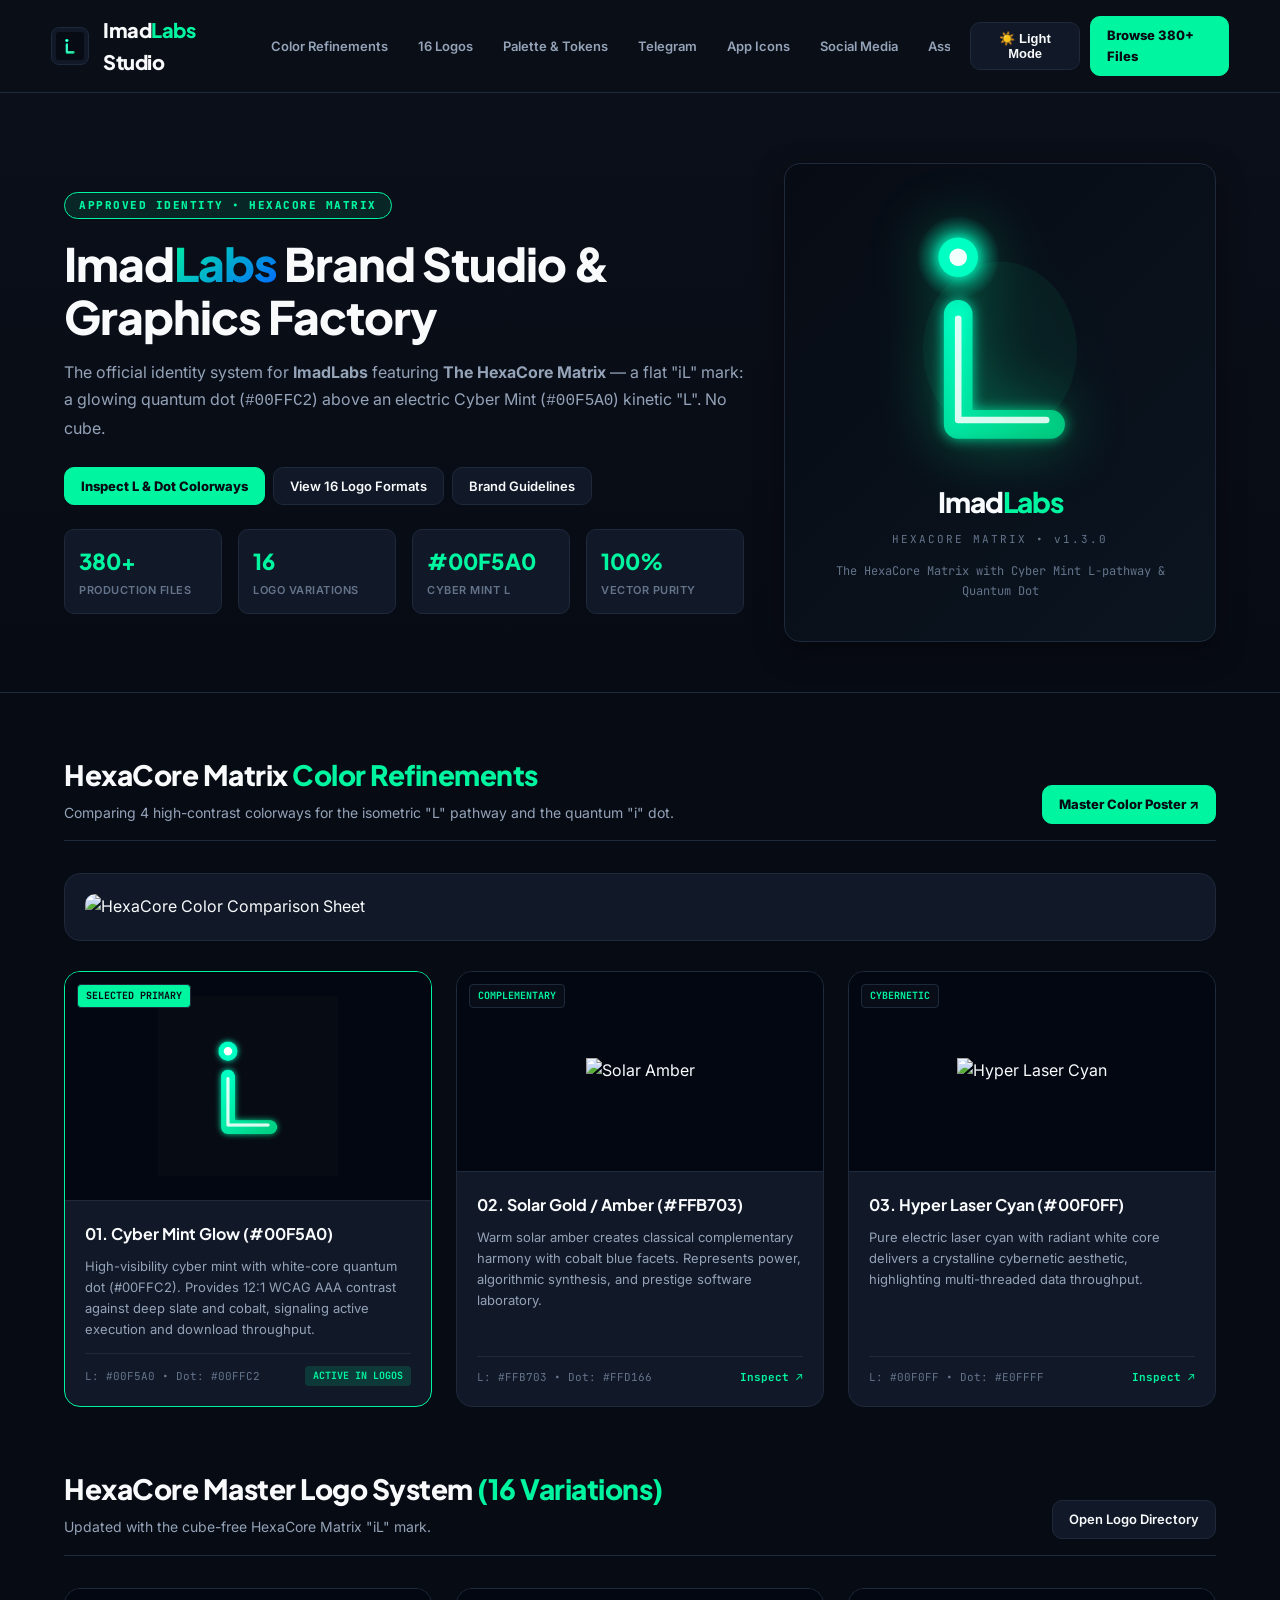
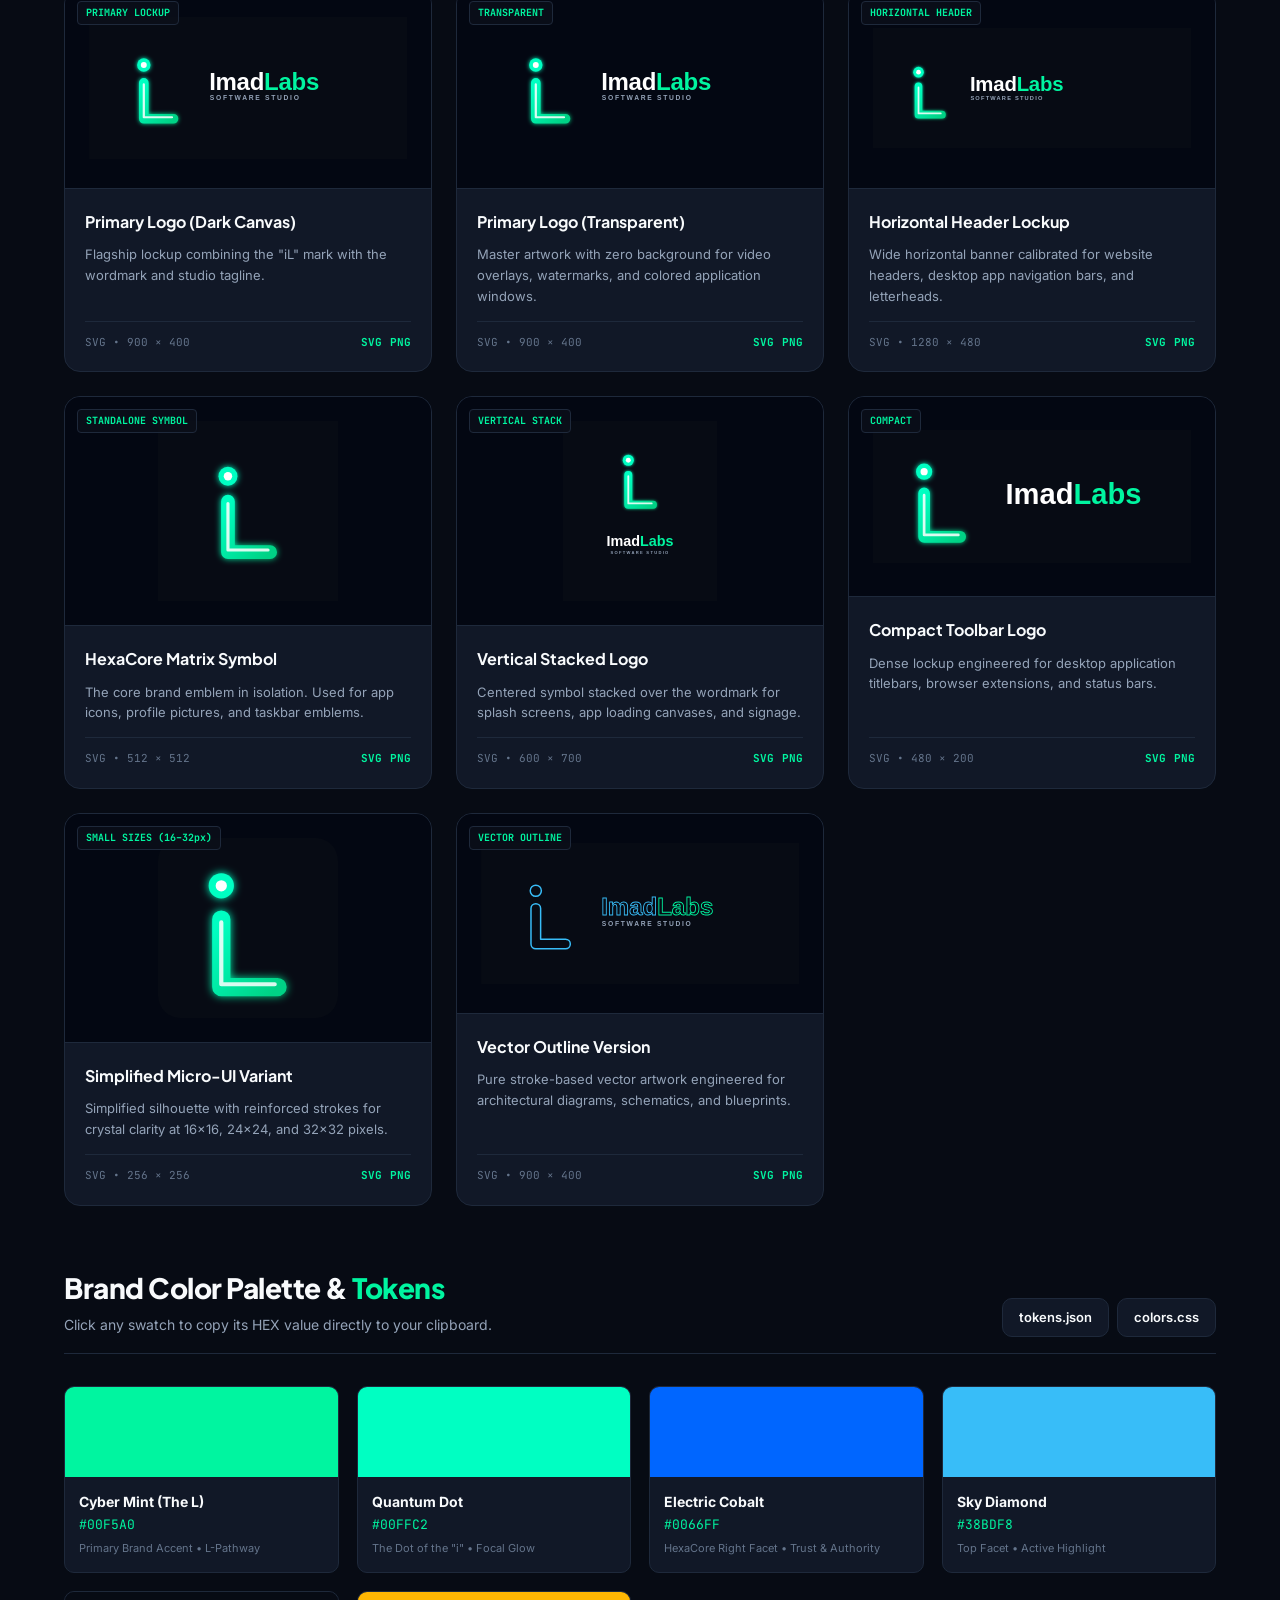
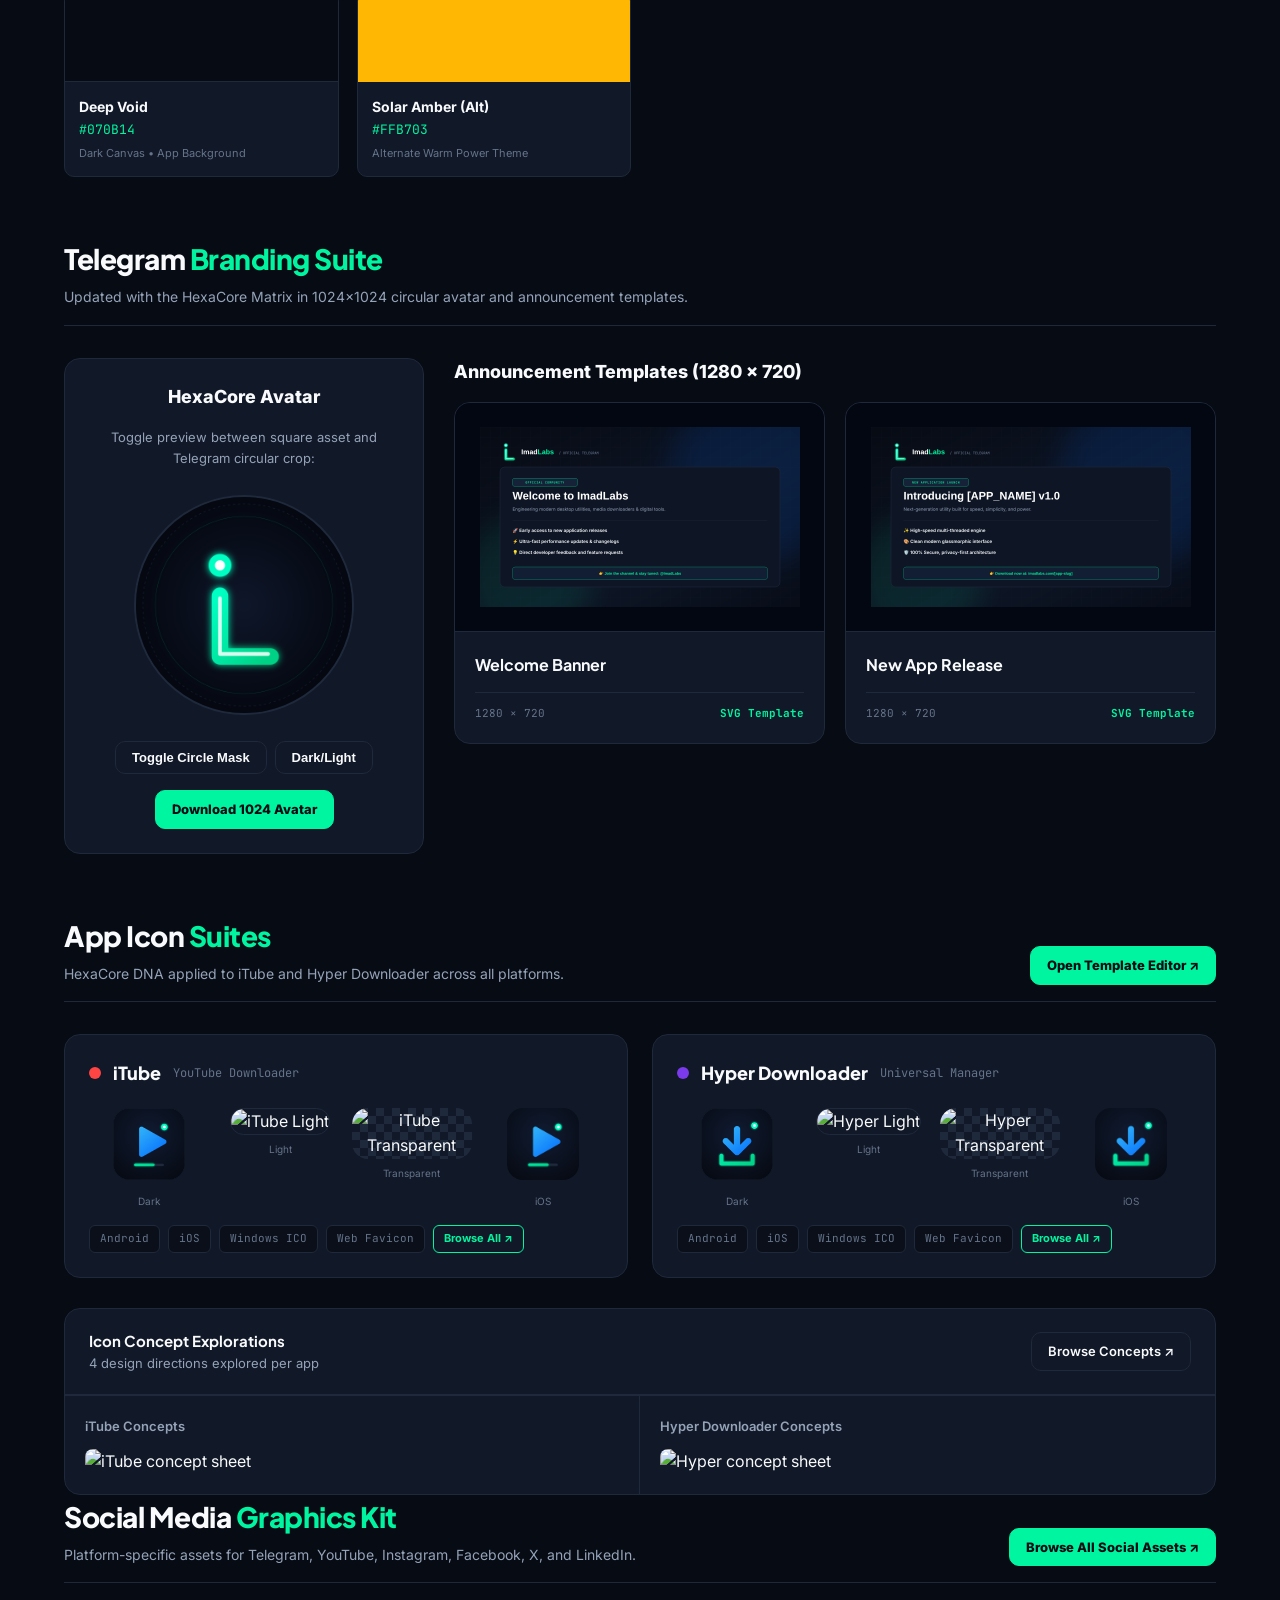
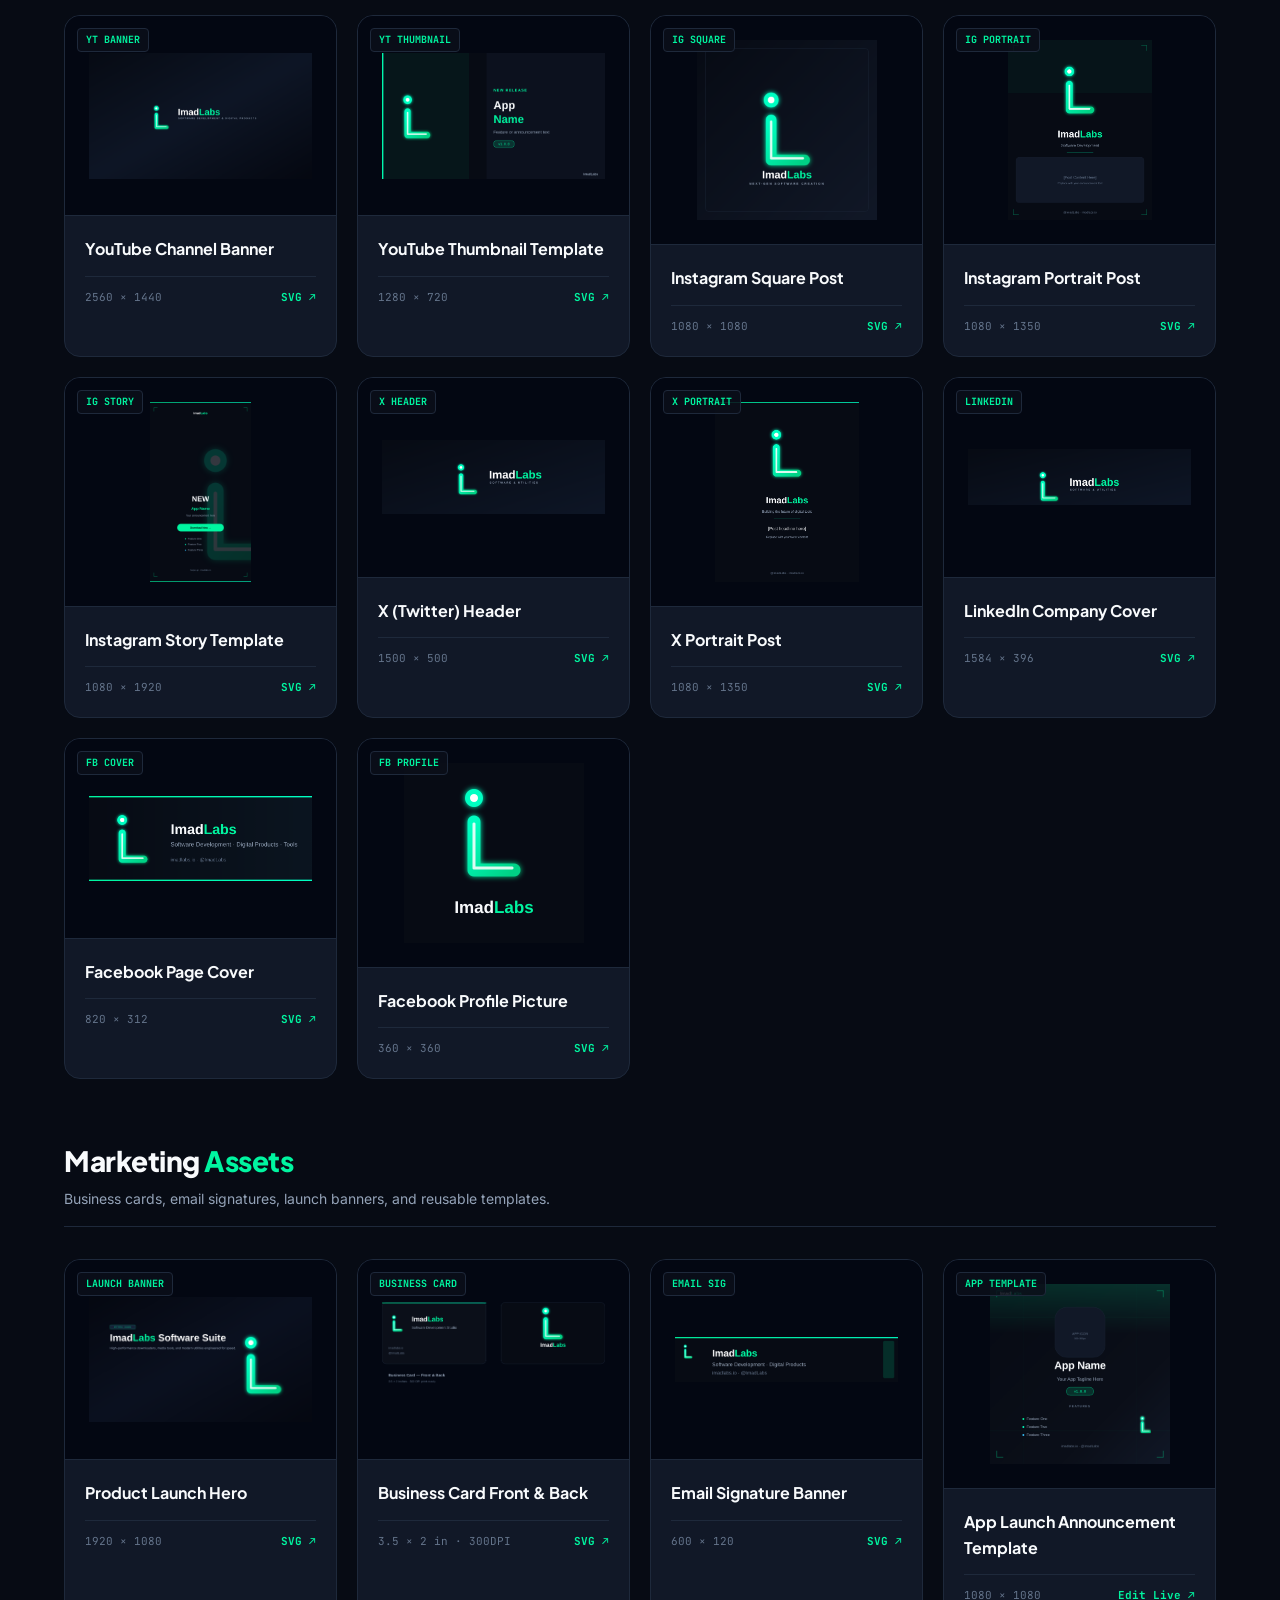
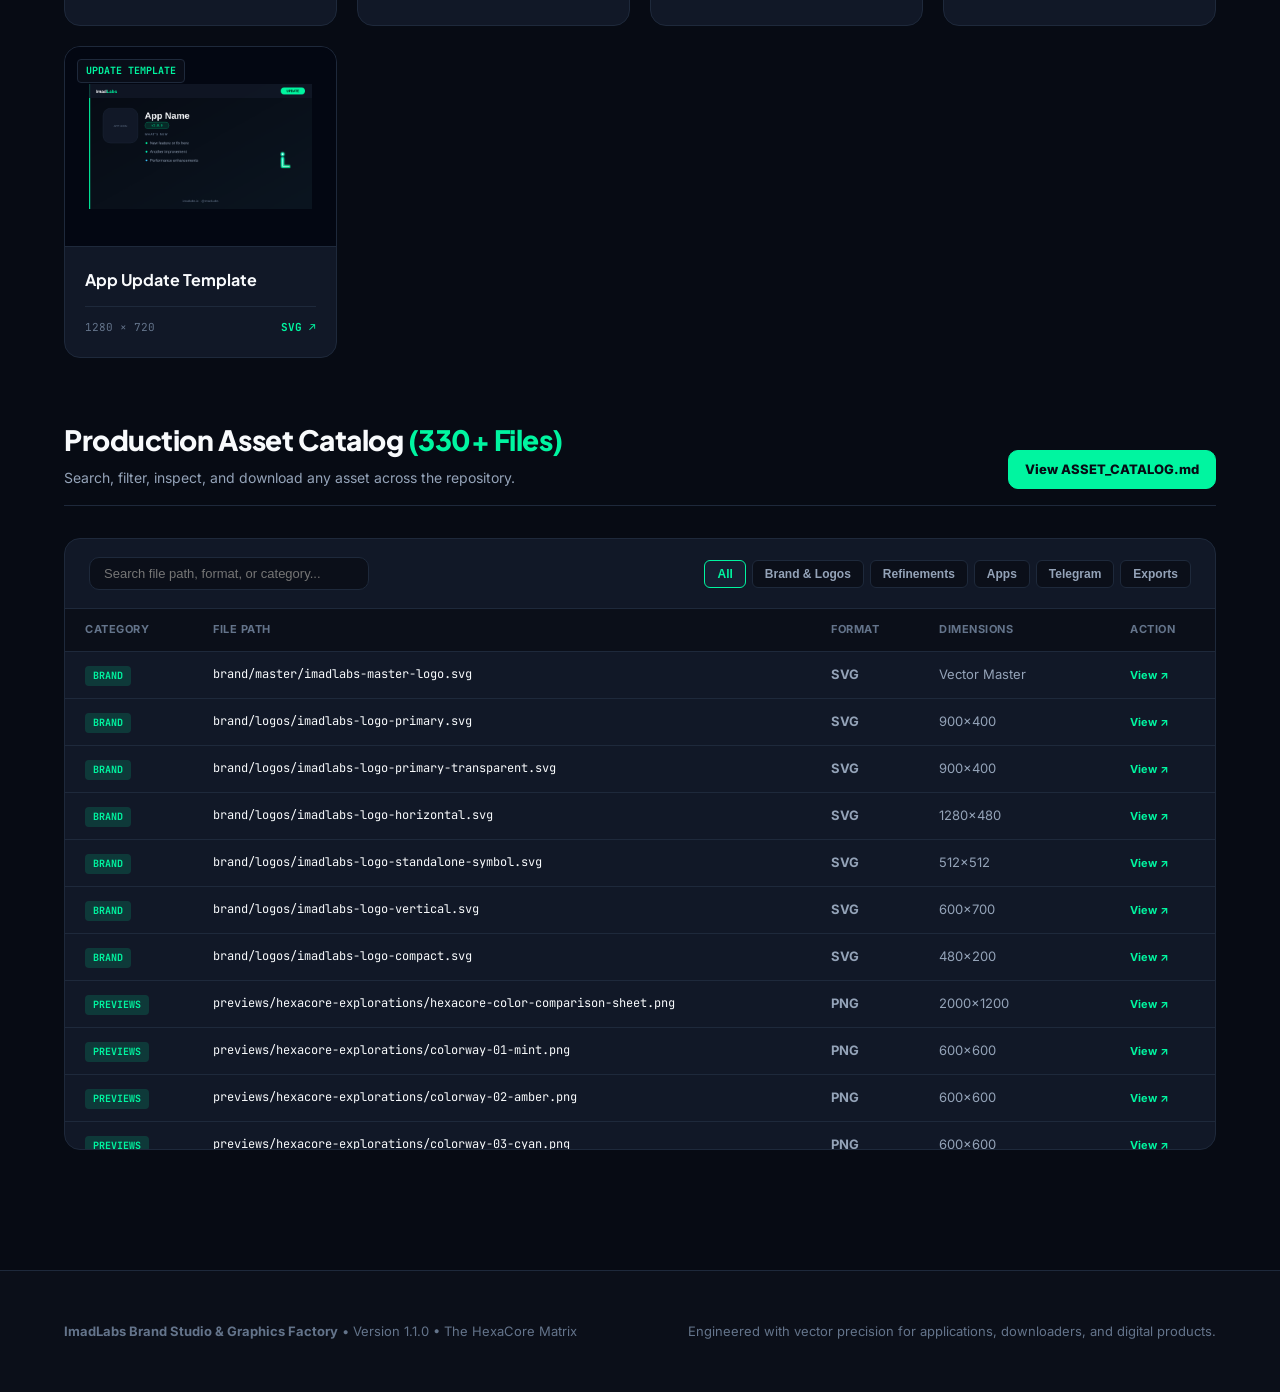
==== commit e6dad0ae: "Replace the HexaCore cube with a flat iL mark everywhere Every logo variant, export, Telegram, socia" ====
--- a/index.html
+++ b/index.html
@@ -792,7 +792,7 @@
         <div class="hero-content">
             <div class="hero-badge">APPROVED IDENTITY • HEXACORE MATRIX</div>
             <h1 class="hero-title">Imad<span>Labs</span> Brand Studio &amp; Graphics Factory</h1>
-            <p class="hero-desc">The official identity system for <strong>ImadLabs</strong> featuring <strong>The HexaCore Matrix</strong> — an isometric 3D software core with an electric Cyber Mint (<code>#00F5A0</code>) kinetic "L" pathway and glowing quantum dot (<code>#00FFC2</code>).</p>
+            <p class="hero-desc">The official identity system for <strong>ImadLabs</strong> featuring <strong>The HexaCore Matrix</strong> — a flat "iL" mark: a glowing quantum dot (<code>#00FFC2</code>) above an electric Cyber Mint (<code>#00F5A0</code>) kinetic "L". No cube.</p>
             
             <div class="card-actions">
                 <a href="#hexacore-colors" class="btn btn-primary">Inspect L &amp; Dot Colorways</a>
@@ -846,48 +846,25 @@
                         <feMerge><feMergeNode in="blur"/><feMergeNode in="SourceGraphic"/></feMerge>
                     </filter>
                 </defs>
+                <linearGradient id="h-mint" x1="0" y1="0" x2="1" y2="1"><stop offset="0" stop-color="#00FFC2"/><stop offset="1" stop-color="#00D285"/></linearGradient>
                 <!-- Breathing glow halo -->
-                <ellipse cx="100" cy="116" rx="80" ry="50" fill="#0066FF" opacity="0.06">
-                    <animate attributeName="rx" values="80;100;80" dur="3s" repeatCount="indefinite"/>
-                    <animate attributeName="opacity" values="0.06;0.12;0.06" dur="3s" repeatCount="indefinite"/>
+                <ellipse cx="100" cy="132" rx="70" ry="80" fill="#00F5A0" opacity="0.05">
+                    <animate attributeName="opacity" values="0.05;0.1;0.05" dur="3s" repeatCount="indefinite"/>
                 </ellipse>
-                <!-- Top facet -->
-                <polygon points="100,20 180,66 100,112 20,66" fill="url(#h-top)" opacity="0.95">
-                    <animate attributeName="opacity" values="0.95;1;0.95" dur="2.5s" repeatCount="indefinite"/>
-                </polygon>
-                <!-- Left facet -->
-                <polygon points="20,76 100,122 100,212 20,166" fill="url(#h-left)" opacity="0.85"/>
-                <!-- Right facet -->
-                <polygon points="100,122 180,76 180,166 100,212" fill="url(#h-right)" opacity="0.75"/>
-                <!-- Quantum aperture inner diamond -->
-                <polygon points="100,48 146,74 100,100 54,74" fill="#0066FF" opacity="0.3"/>
-                <!-- Dot glow -->
-                <circle cx="100" cy="76" r="28" fill="url(#h-dotglow)">
-                    <animate attributeName="r" values="28;38;28" dur="2s" repeatCount="indefinite"/>
+                <!-- Quantum dot (the i) -->
+                <circle cx="62" cy="48" r="30" fill="url(#h-dotglow)">
+                    <animate attributeName="r" values="30;40;30" dur="2s" repeatCount="indefinite"/>
                     <animate attributeName="opacity" values="0.6;1;0.6" dur="2s" repeatCount="indefinite"/>
                 </circle>
-                <!-- Dot outer -->
-                <circle cx="100" cy="76" r="14" fill="#00FFC2" filter="url(#h-glow)">
-                    <animate attributeName="r" values="14;16;14" dur="2s" repeatCount="indefinite"/>
-                </circle>
-                <!-- Dot inner -->
-                <circle cx="100" cy="76" r="7" fill="white" opacity="0.9"/>
-                <!-- L-pathway -->
-                <path d="M 100 120 L 100 182 L 152 152"
-                      stroke="#00F5A0" stroke-width="12" stroke-linecap="round"
+                <circle cx="62" cy="48" r="18" fill="#00FFC2" filter="url(#h-glow)"/>
+                <circle cx="62" cy="48" r="8" fill="white" opacity="0.95"/>
+                <!-- Kinetic L -->
+                <path d="M 62 100 L 62 200 L 146 200" stroke="url(#h-mint)" stroke-width="26" stroke-linecap="round"
                       stroke-linejoin="round" fill="none" filter="url(#h-glow)">
-                    <animate attributeName="stroke-opacity" values="1;0.6;1" dur="1.8s" repeatCount="indefinite"/>
+                    <animate attributeName="stroke-opacity" values="1;0.75;1" dur="1.8s" repeatCount="indefinite"/>
                 </path>
-                <!-- Satellite dot -->
-                <circle cx="152" cy="152" r="5.5" fill="#00FFC2" filter="url(#h-glow)">
-                    <animate attributeName="r" values="5.5;7;5.5" dur="1.8s" repeatCount="indefinite"/>
-                </circle>
-                <!-- Scanning line effect -->
-                <line x1="20" y1="76" x2="180" y2="76" stroke="#00F5A0" stroke-width="1" opacity="0">
-                    <animate attributeName="y1" values="20;212;20" dur="4s" repeatCount="indefinite"/>
-                    <animate attributeName="y2" values="20;212;20" dur="4s" repeatCount="indefinite"/>
-                    <animate attributeName="opacity" values="0;0.3;0" dur="4s" repeatCount="indefinite"/>
-                </line>
+                <path d="M 62 104 L 62 196 L 142 196" stroke="white" stroke-opacity="0.85" stroke-width="6"
+                      stroke-linecap="round" stroke-linejoin="round" fill="none"/>
             </svg>
             <div style="margin-top:20px; text-align:center;">
                 <div style="font-family:'Plus Jakarta Sans',sans-serif; font-size:28px; font-weight:800; letter-spacing:-1px;">
@@ -971,7 +948,7 @@
             <div class="section-header">
                 <div>
                     <h2 class="section-title">HexaCore Master Logo System <span>(16 Variations)</span></h2>
-                    <p class="section-subtitle">Updated with the HexaCore Matrix emblem, Cyber Mint L-pathway, and quantum dot.</p>
+                    <p class="section-subtitle">Updated with the cube-free HexaCore Matrix "iL" mark.</p>
                 </div>
                 <a class="btn" href="brand/logos/" target="_blank">Open Logo Directory</a>
             </div>
@@ -985,7 +962,7 @@
                     </div>
                     <div class="card-info">
                         <div class="card-title">Primary Logo (Dark Canvas)</div>
-                        <div class="card-desc">Flagship lockup combining the HexaCore Matrix with stylized wordmark and studio tagline.</div>
+                        <div class="card-desc">Flagship lockup combining the "iL" mark with the wordmark and studio tagline.</div>
                         <div class="card-meta">
                             <span>SVG &bull; 900 &times; 400</span>
                             <div class="card-actions">
@@ -1036,7 +1013,7 @@
 
                 <!-- 04: Standalone Symbol -->
                 <div class="card">
-                    <div class="card-preview" onclick="openLightbox('brand/logos/imadlabs-logo-standalone-symbol.svg', 'HexaCore Standalone Symbol', 'The pure HexaCore Matrix in high-resolution isolation.')">
+                    <div class="card-preview" onclick="openLightbox('brand/logos/imadlabs-logo-standalone-symbol.svg', 'HexaCore Standalone Symbol', 'The HexaCore Matrix "iL" mark on its own.')">
                         <span class="card-badge">STANDALONE SYMBOL</span>
                         <img src="brand/logos/imadlabs-logo-standalone-symbol.svg" alt="Standalone Symbol">
                     </div>
